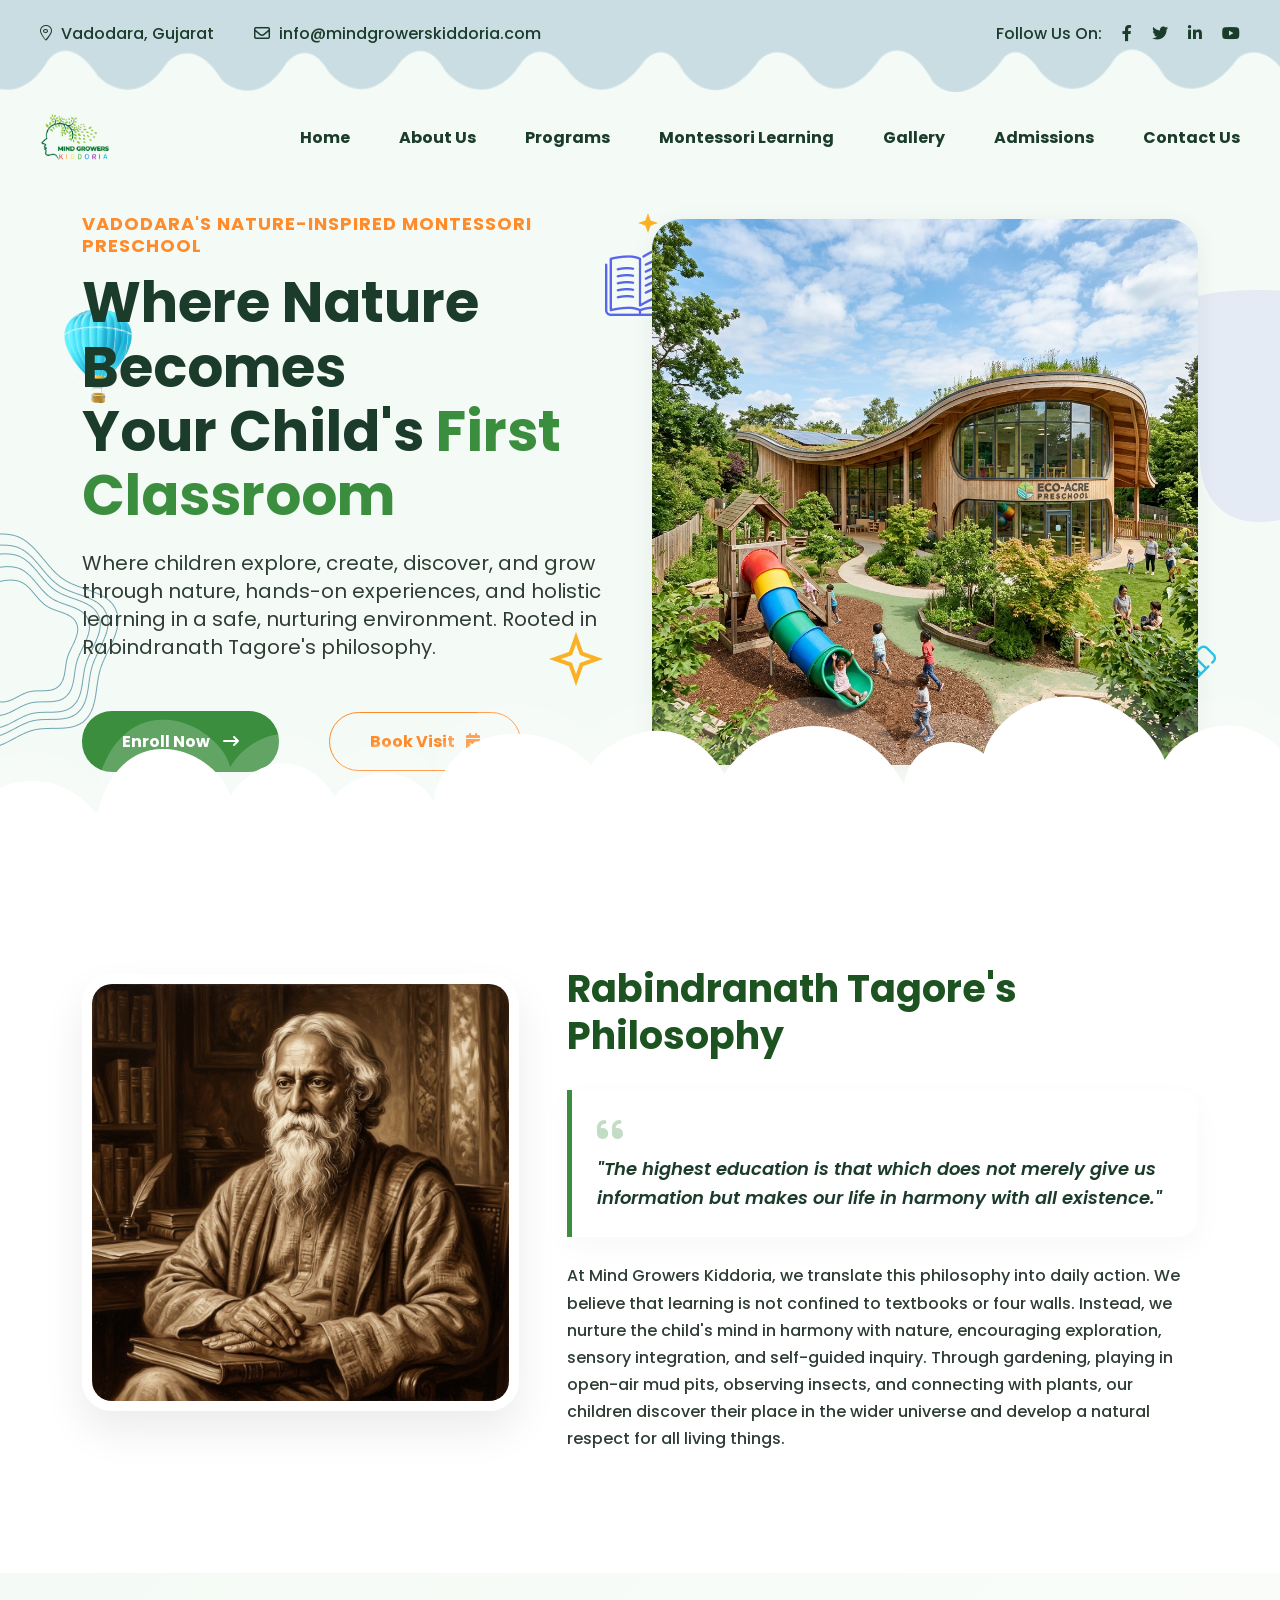
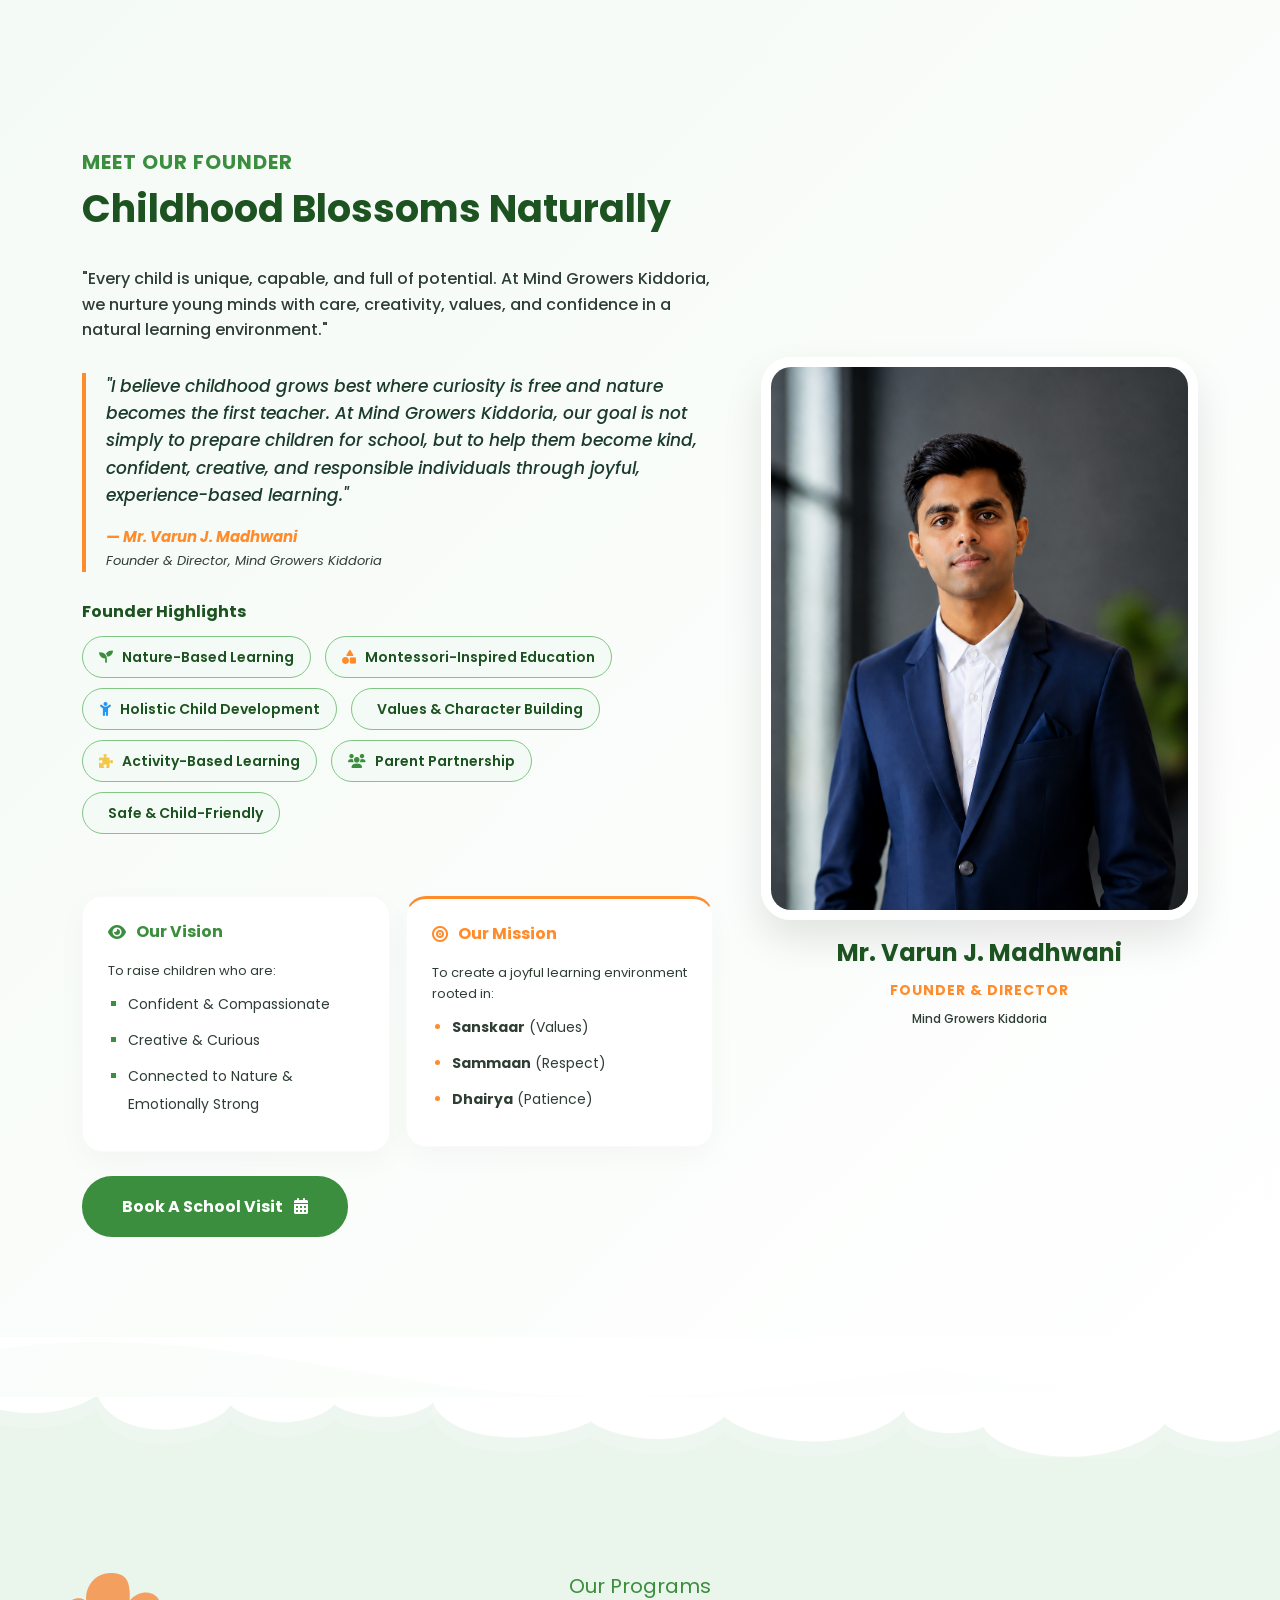
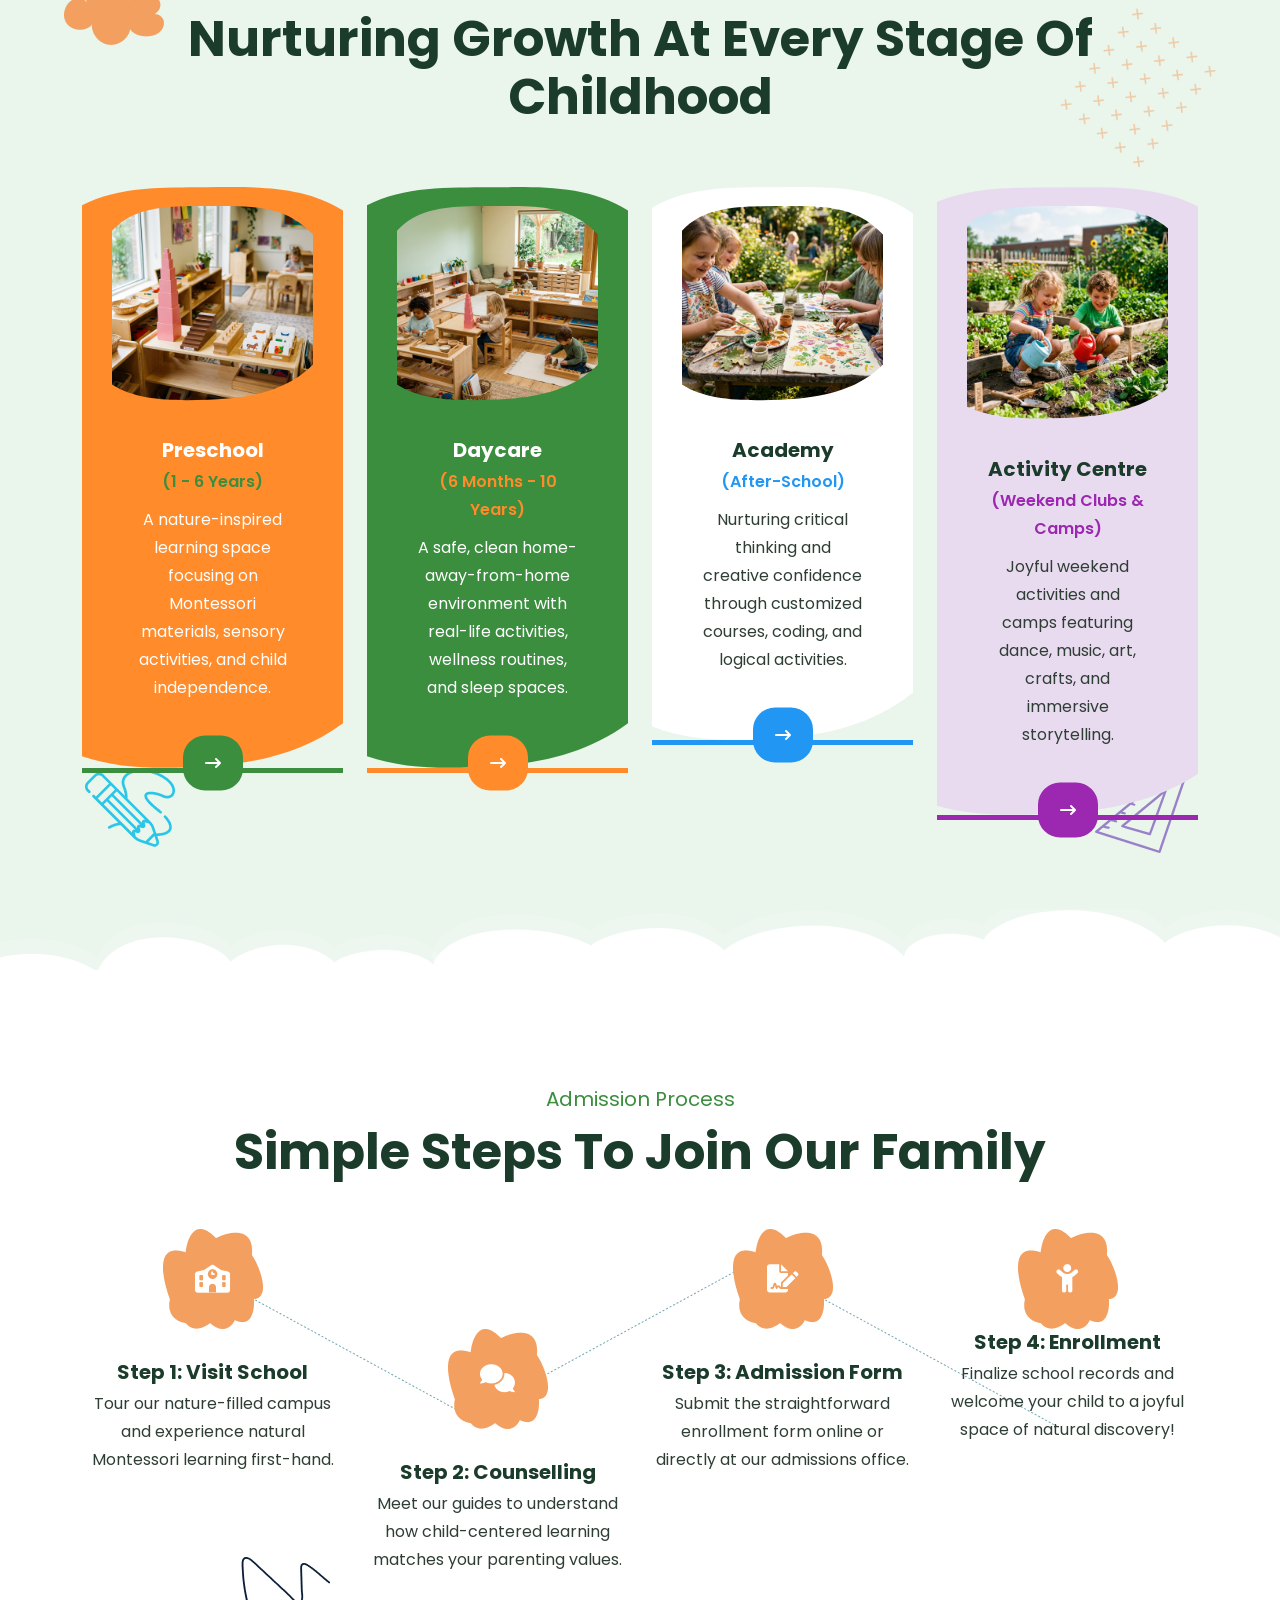
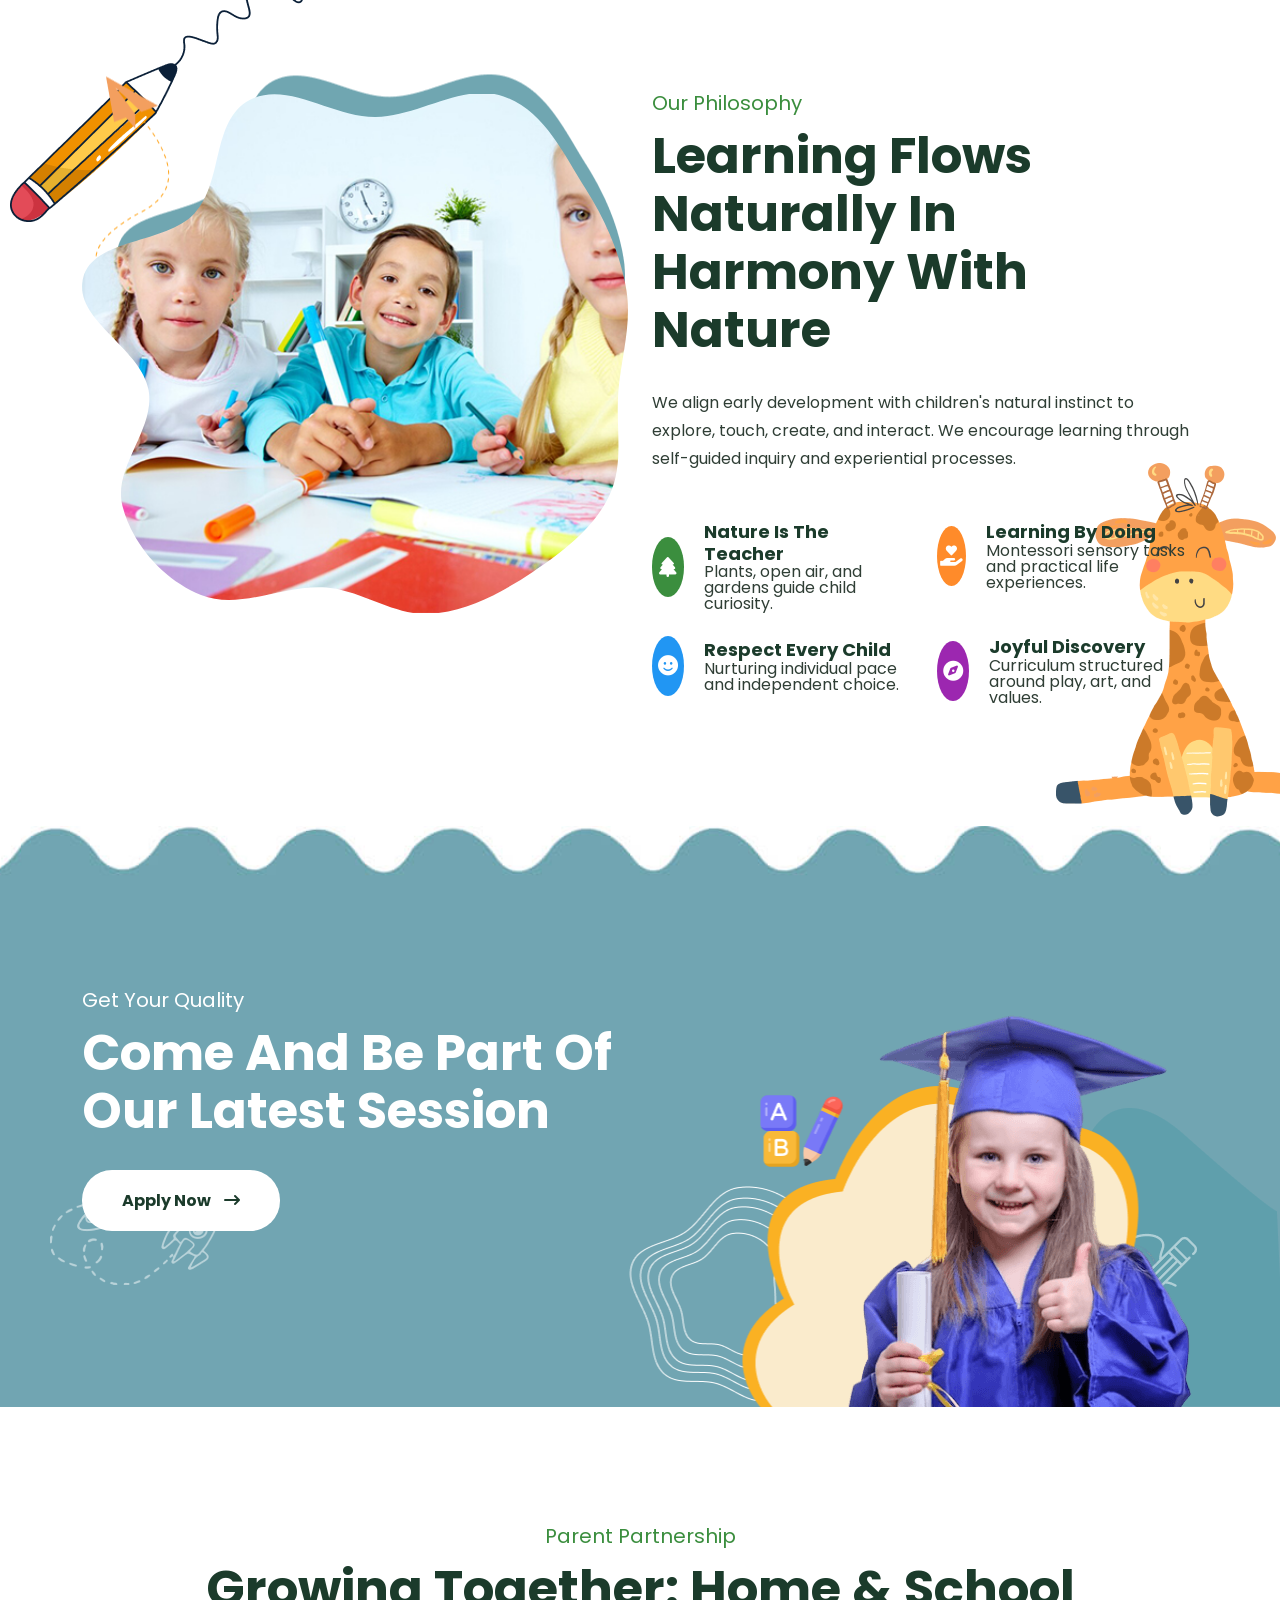
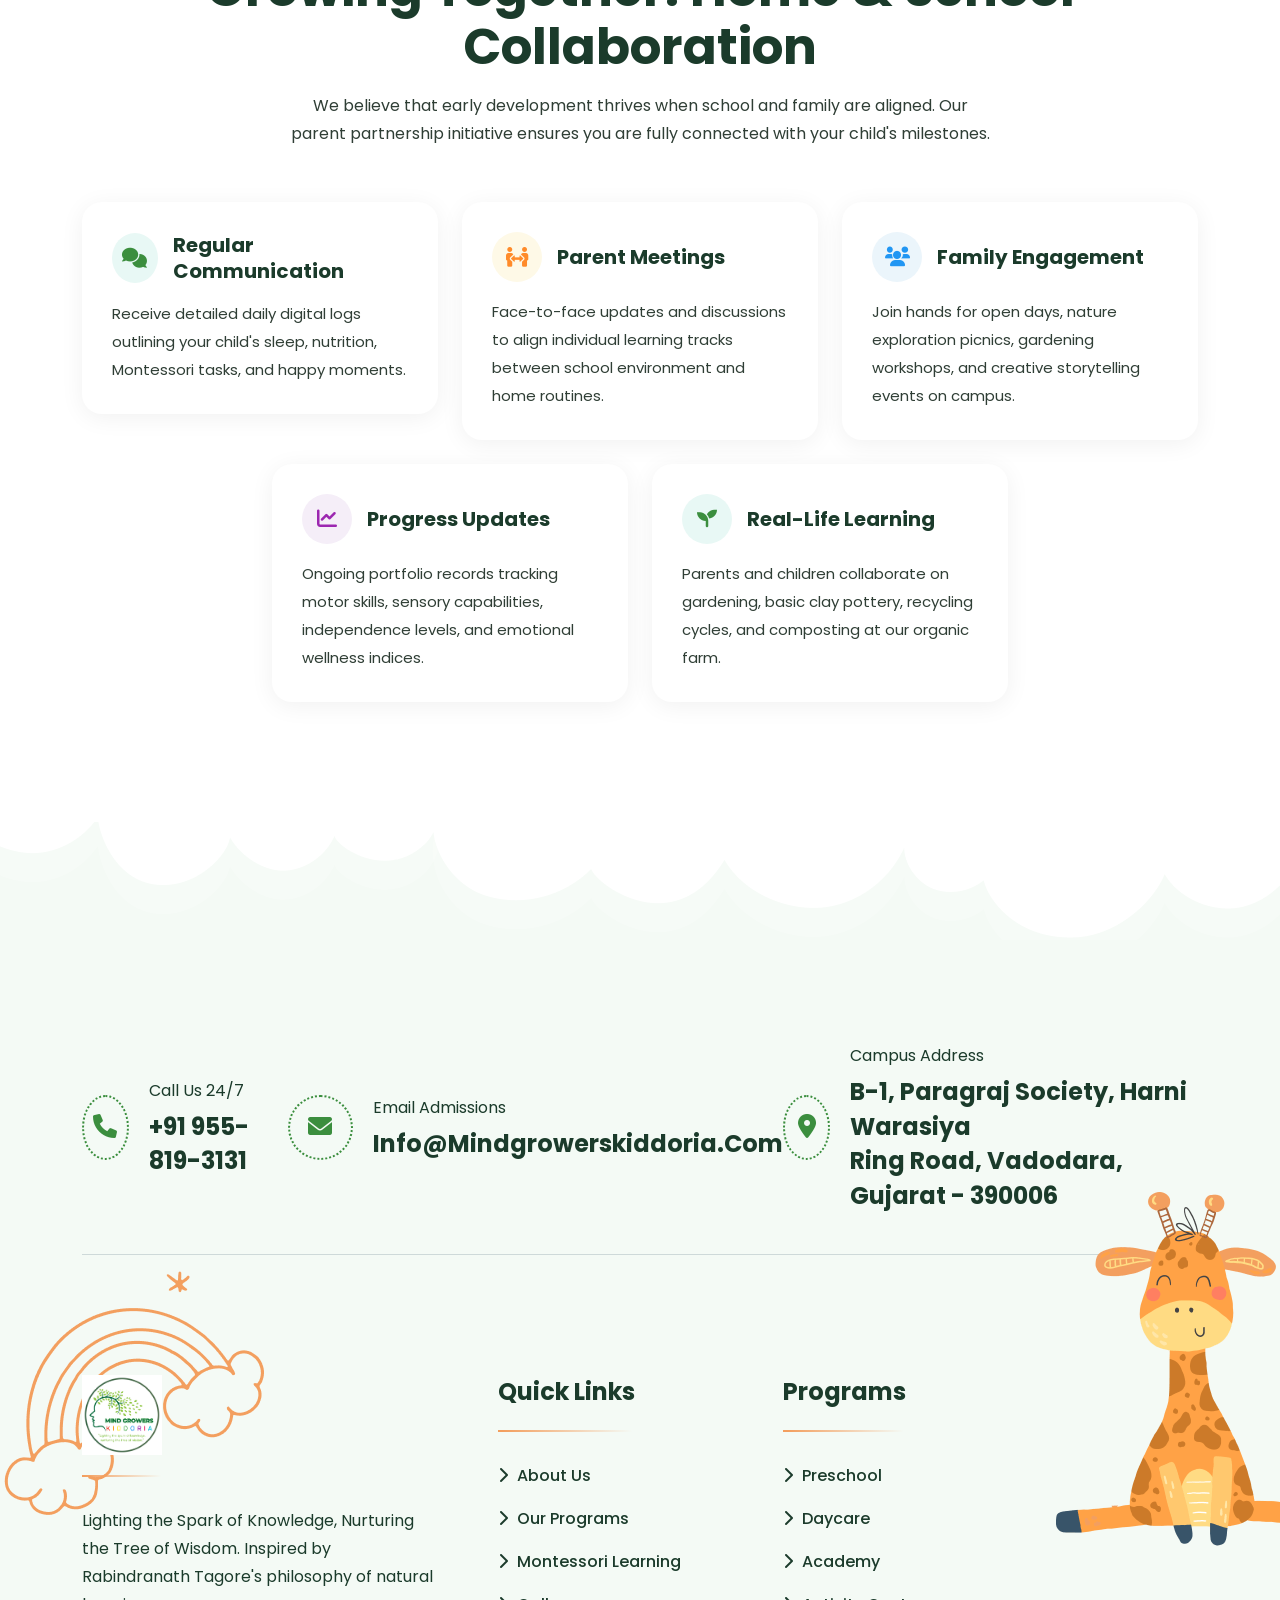
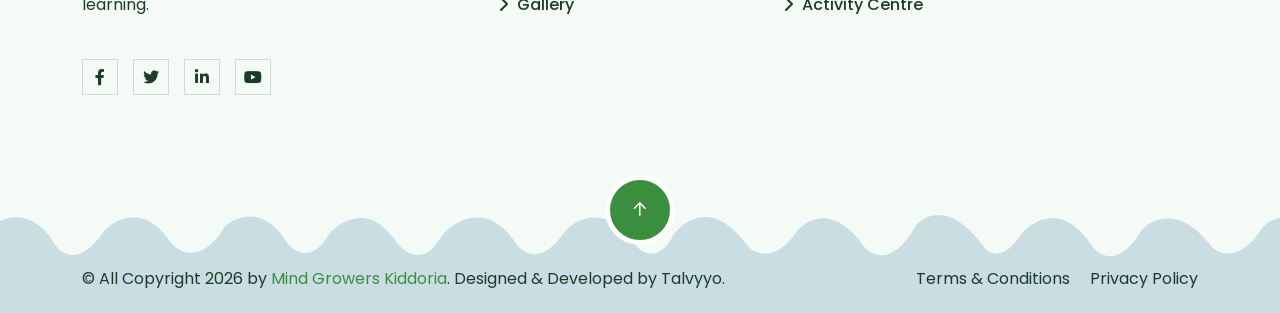
==== index.html @ 27b1d91a "Initial commit: Redesign, content updates, contact info, Book a Visit modal, and testimonials hidden" ====
<!DOCTYPE html>
<html lang="en">
    <!--<< Header Area >>-->
    <head>
        <!-- ========== Meta Tags ========== -->
        <meta charset="UTF-8">
        <meta http-equiv="X-UA-Compatible" content="IE=edge">
        <meta name="viewport" content="width=device-width, initial-scale=1">
        <meta name="author" content="gramentheme">
        <meta name="description" content="Mind Growers Kiddoria is a nature-inspired preschool based on Rabindranath Tagore's philosophy and Montessori education, focusing on holistic child development, hands-on activities, and parent partnership.">
        <!-- ======== Page title ============ -->
        <title>Mind Growers Kiddoria - Nature-Inspired Preschool</title>
        <!--<< Favcion >>-->
        <link rel="shortcut icon" href="assets/img/favicon.png">
        <!--<< Bootstrap min.css >>-->
        <link rel="stylesheet" href="assets/css/bootstrap.min.css">
        <!--<< All Min Css >>-->
        <link rel="stylesheet" href="assets/css/all.min.css">
        <!--<< Animate.css >>-->
        <link rel="stylesheet" href="assets/css/animate.css">
        <!--<< Icomoon.css >>-->
        <link rel="stylesheet" href="assets/css/icomoon.css">
        <!--<< Magnific Popup.css >>-->
        <link rel="stylesheet" href="assets/css/magnific-popup.css">
        <!--<< MeanMenu.css >>-->
        <link rel="stylesheet" href="assets/css/meanmenu.css">
        <!--<< Swiper Bundle.css >>-->
        <link rel="stylesheet" href="assets/css/swiper-bundle.min.css">
        <!--<< Nice Select.css >>-->
        <link rel="stylesheet" href="assets/css/nice-select.css">
        <!--<< Main.css >>-->
        <link rel="stylesheet" href="assets/css/main.css">
        <link rel="stylesheet" href="assets/css/custom.css">
    </head>
    <body>

        <!-- Preloader Start -->
        <div id="preloader" class="preloader">
            <div class="animation-preloader">
                <div class="spinner">                
                </div>
                <div class="txt-loading">
                    <span data-text-preloader="K" class="letters-loading">
                        K
                    </span>
                    <span data-text-preloader="I" class="letters-loading">
                        I
                    </span>
                    <span data-text-preloader="D" class="letters-loading">
                        D
                    </span>
                    <span data-text-preloader="S" class="letters-loading">
                        S
                    </span>
                    <span data-text-preloader="A" class="letters-loading">
                        A
                    </span>
                </div>
                <p class="text-center">Loading</p>
            </div>
            <div class="loader">
                <div class="row">
                    <div class="col-3 loader-section section-left">
                        <div class="bg"></div>
                    </div>
                    <div class="col-3 loader-section section-left">
                        <div class="bg"></div>
                    </div>
                    <div class="col-3 loader-section section-right">
                        <div class="bg"></div>
                    </div>
                    <div class="col-3 loader-section section-right">
                        <div class="bg"></div>
                    </div>
                </div>
            </div>
        </div>

        <!-- Offcanvas Area Start -->
        <div class="fix-area">
            <div class="offcanvas__info">
                <div class="offcanvas__wrapper">
                    <div class="offcanvas__content">
                        <div class="offcanvas__top mb-5 d-flex justify-content-between align-items-center">
                            <div class="offcanvas__logo">
                                <a href="index.html">
                                    <img src="assets/img/logo/logo.png" alt="logo-img" style="max-height: 80px;">
                                </a>
                            </div>
                            <div class="offcanvas__close">
                                <button>
                                <i class="fas fa-times"></i>
                                </button>
                            </div>
                        </div>
                        <p class="text d-none d-xl-block">
                            Nurturing the Tree of Wisdom, Lighting the Spark of Knowledge. Nature-inspired learning based on Tagore's philosophy.
                        </p>
                        <div class="mobile-menu fix mb-3"></div>
                        <div class="offcanvas__contact">
                            <h4>Contact Info</h4>
                            <ul>
                                <li class="d-flex align-items-center">
                                    <div class="offcanvas__contact-icon">
                                        <i class="fal fa-map-marker-alt"></i>
                                    </div>
                                    <div class="offcanvas__contact-text">
                                        <a target="_blank" href="contact.html">Vadodara, Gujarat</a>
                                    </div>
                                </li>
                                <li class="d-flex align-items-center">
                                    <div class="offcanvas__contact-icon mr-15">
                                        <i class="fal fa-envelope"></i>
                                    </div>
                                    <div class="offcanvas__contact-text">
                                        <a href="mailto:info@mindgrowerskiddoria.com">info@mindgrowerskiddoria.com</a>
                                    </div>
                                </li>
                                <li class="d-flex align-items-center">
                                    <div class="offcanvas__contact-icon mr-15">
                                        <i class="fal fa-clock"></i>
                                    </div>
                                    <div class="offcanvas__contact-text">
                                        <a target="_blank" href="#">Mon - Fri: 08:30 AM - 04:30 PM</a>
                                    </div>
                                </li>
                                <li class="d-flex align-items-center">
                                    <div class="offcanvas__contact-icon mr-15">
                                        <i class="far fa-phone"></i>
                                    </div>
                                    <div class="offcanvas__contact-text">
                                        <a href="tel:+919558193131">+91 955-819-3131</a>
                                    </div>
                                </li>
                            </ul>
                            <div class="header-button mt-4">
                                <a href="contact.html" class="theme-btn text-center">
                                    <span>Enroll Now <i class="fa-solid fa-arrow-right-long"></i></span>
                                </a>
                            </div>
                            <div class="social-icon d-flex align-items-center">
                                <a href="#"><i class="fab fa-facebook-f"></i></a>
                                <a href="#"><i class="fab fa-twitter"></i></a>
                                <a href="#"><i class="fab fa-youtube"></i></a>
                                <a href="#"><i class="fab fa-linkedin-in"></i></a>
                            </div>
                        </div>
                    </div>
                </div>
            </div>
        </div>
        <div class="offcanvas__overlay"></div>

        <!-- Header Top Section Start -->
        <div class="header-top-section">
            <div class="header-top-shape">
                <img src="assets/img/header-top-shape.png" alt="shape-img">
            </div>
            <div class="container-fluid">
                <div class="header-top-wrapper">
                    <ul class="contact-list">
                        <li>
                            <i class="fal fa-map-marker-alt"></i>
                            Vadodara, Gujarat
                        </li>
                        <li>
                            <i class="far fa-envelope"></i>
                            <a href="mailto:info@mindgrowerskiddoria.com" class="link">info@mindgrowerskiddoria.com</a>
                        </li>
                    </ul>
                    <div class="social-icon d-flex align-items-center">
                        <span>Follow Us On:</span>
                        <a href="#"><i class="fab fa-facebook-f"></i></a>
                        <a href="#"><i class="fab fa-twitter"></i></a>
                        <a href="#"><i class="fa-brands fa-linkedin-in"></i></a>
                        <a href="#"><i class="fa-brands fa-youtube"></i></a>
                    </div>
                </div>
            </div>
        </div>

        <!-- Header Section Start -->
        <header id="header-sticky" class="header-1">
            <div class="container-fluid">
                <div class="mega-menu-wrapper">
                    <div class="header-main style-2">
                        <div class="header-left">
                            <div class="logo">
                                <a href="index.html" class="header-logo">
                                    <img src="assets/img/logo/logo.png" alt="logo-img" style="max-height: 70px;">
                                </a>
                            </div>
                        </div>
                        <div class="header-right d-flex justify-content-end align-items-center">
                            <div class="mean__menu-wrapper">
                                <div class="main-menu">
                                    <nav id="mobile-menu">
                                        <ul>
                                            <li><a href="index.html">Home</a></li>
                                            <li><a href="about.html">About Us</a></li>
                                            <li><a href="program.html">Programs</a></li>
                                            <li><a href="montessori-learning.html">Montessori Learning</a></li>
                                            <li><a href="gallery.html">Gallery</a></li>
                                            <li><a href="admissions.html">Admissions</a></li>
                                            <li><a href="contact.html">Contact Us</a></li>
                                        </ul>
                                    </nav>
                                </div>
                            </div>
                            <div class="header-button">
                                <a href="#bookVisitModal" data-bs-toggle="modal" class="theme-btn">
                                    <span>
                                        Book A Visit
                                        <i class="fa-solid fa-arrow-right-long"></i>
                                    </span>
                                </a>
                            </div>
                            <div class="header__hamburger d-xl-none my-auto">
                                <div class="sidebar__toggle">
                                    <i class="fas fa-bars"></i>
                                </div>
                            </div>
                        </div>
                    </div>
                </div>
            </div>
        </header>

        <!-- Search Area Start -->
        <div class="search-wrap">
            <div class="search-inner">
                <i class="fas fa-times search-close" id="search-close"></i>
                <div class="search-cell">
                    <form method="get">
                        <div class="search-field-holder">
                            <input type="search" class="main-search-input" placeholder="Search...">
                        </div>
                    </form>
                </div>
            </div>
        </div>

        <!-- Hero Section Start -->
        <section class="hero-section hero-1 fix has-floating-leaves">
            <div class="bottom-shape">
                <img src="assets/img/hero/bottom.png" alt="shape-img">
            </div>
            <div class="parasuit-shape float-bob-y">
                <img src="assets/img/hero/parasuit.png" alt="shape-img">
            </div>
            <div class="left-shape">
                <img src="assets/img/hero/left.png" alt="shape-img">
            </div>
            <div class="book-shape float-bob-x">
                <img src="assets/img/hero/book.png" alt="shape-img">
            </div>
            <div class="pencil-shape">
                <img src="assets/img/hero/pencil.png" alt="shape-img">
            </div>
            <div class="bee-shape float-bob-y">
                <img src="assets/img/hero/bee.png" alt="shape-img">
            </div>
            <div class="right-shape">
                <img src="assets/img/hero/right.png" alt="shape-img">
            </div>
            <div class="star-shape">
                <img src="assets/img/hero/star.png" alt="shape-img">
            </div>
            <div class="container">
                <div class="row g-4 align-items-center">
                    <div class="col-lg-6">
                        <div class="hero-content">
                            <h5 class="wow fadeInUp" style="color: var(--theme2); font-weight: 700; text-transform: uppercase; letter-spacing: 1px;">Vadodara's Nature-Inspired Montessori Preschool</h5>
                            <h1 class="wow fadeInUp" data-wow-delay=".3s" style="font-size: 56px; line-height: 1.15;">
                                Where Nature Becomes <br> Your Child's <span style="color: var(--theme);">First Classroom</span>
                            </h1>
                            <p class="wow fadeInUp" data-wow-delay=".5s">Where children explore, create, discover, and grow through nature, hands-on experiences, and holistic learning in a safe, nurturing environment. Rooted in Rabindranath Tagore's philosophy.</p>
                            <div class="hero-button">
                                <a href="contact.html" class="theme-btn wow fadeInUp" data-wow-delay=".7s">
                                    Enroll Now <i class="fa-solid fa-arrow-right-long"></i>
                                </a>
                                <a href="#bookVisitModal" data-bs-toggle="modal" class="theme-btn transparent wow fadeInUp" data-wow-delay=".8s" style="margin-left: 20px;">
                                    Book Visit <i class="fa-solid fa-calendar-check" style="margin-left: 8px;"></i>
                                </a>
                            </div>
                        </div>
                    </div>
                    <div class="col-lg-6">
                        <div class="hero-image wow fadeInUp" data-wow-delay=".4s">
                            <img src="assets/img/about/building.png" alt="hero-img" style="border-radius: 30px; box-shadow: var(--box-shadow);">
                            <div class="hero-shape">
                                <img src="assets/img/hero/hero-shape.png" alt="shape-img">
                            </div>
                        </div>
                    </div>
                </div>
            </div>
        </section>

        <!-- Rabindranath Tagore Section Start -->
        <section class="tagore-section-wrapper has-floating-leaves section-padding">
            <div class="container">
                <div class="row g-5 align-items-center">
                    <!-- Left Column: Large Photo of Tagore -->
                    <div class="col-lg-5">
                        <div class="tagore-photo-box text-center wow fadeInUp" data-wow-delay=".3s">
                            <img src="assets/img/about/tagore.png" alt="Rabindranath Tagore" style="width: 100%; border-radius: 30px; border: 10px solid #ffffff; box-shadow: 0 20px 40px rgba(0,0,0,0.08);">
                        </div>
                    </div>
                    <!-- Right Column: Philosophy & Quote -->
                    <div class="col-lg-7">
                        <div class="tagore-content-box">
                            <div class="section-title">
                                <span class="wow fadeInUp" style="color: var(--theme2); font-weight: 700; text-transform: uppercase; letter-spacing: 1px;">Our Inspiration</span>
                                <h2 class="wow fadeInUp" data-wow-delay=".2s" style="color: var(--dark-green); font-size: 38px; line-height: 1.25;">Rabindranath Tagore's Philosophy</h2>
                            </div>
                            
                            <!-- Quote Box -->
                            <div class="tagore-quote-box wow fadeInUp" data-wow-delay=".4s" style="background-color: var(--white); border-left: 5px solid var(--theme); padding: 25px; border-radius: 0 20px 20px 0; margin: 25px 0; box-shadow: 0 10px 30px rgba(0,0,0,0.03);">
                                <i class="fa-solid fa-quote-left" style="color: var(--theme); font-size: 30px; opacity: 0.3; display: block; margin-bottom: 10px;"></i>
                                <blockquote style="font-family: 'Poppins', sans-serif !important; font-style: italic; font-size: 18px; font-weight: 600; color: var(--header); line-height: 1.6; margin: 0;">
                                    "The highest education is that which does not merely give us information but makes our life in harmony with all existence."
                                </blockquote>
                            </div>
                            
                            <!-- Explanation -->
                            <p class="wow fadeInUp" data-wow-delay=".5s" style="font-size: 16px; line-height: 1.7; color: var(--text); font-weight: 500;">
                                At Mind Growers Kiddoria, we translate this philosophy into daily action. We believe that learning is not confined to textbooks or four walls. Instead, we nurture the child's mind in harmony with nature, encouraging exploration, sensory integration, and self-guided inquiry. Through gardening, playing in open-air mud pits, observing insects, and connecting with plants, our children discover their place in the wider universe and develop a natural respect for all living things.
                            </p>
                        </div>
                    </div>
                </div>
            </div>
        </section>

        <!-- Dedicated Founder Section Start -->
        <section class="founder-section-wrapper">
            <div class="container">
                <div class="row g-5 align-items-center">
                    <!-- Left Column: Content & Messaging -->
                    <div class="col-lg-7">
                        <div class="founder-about-content">
                            <div class="section-title">
                                <span class="wow fadeInUp" style="color: var(--theme); font-weight: 700; text-transform: uppercase; letter-spacing: 1px;">Meet Our Founder</span>
                                <h2 class="wow fadeInUp" data-wow-delay=".2s" style="color: var(--dark-green); font-size: 38px; line-height: 1.2;">Childhood Blossoms Naturally</h2>
                            </div>
                            
                            <p class="mt-3 wow fadeInUp" data-wow-delay=".3s" style="font-size: 16px; font-weight: 500; color: var(--text); line-height: 1.6;">
                                "Every child is unique, capable, and full of potential. At Mind Growers Kiddoria, we nurture young minds with care, creativity, values, and confidence in a natural learning environment."
                            </p>

                            <!-- Founder's Message Box -->
                            <div class="founder-signature-quote wow fadeInUp" data-wow-delay=".4s">
                                <p style="font-size: 17px; margin-bottom: 10px; color: var(--header); font-weight: 500; line-height: 1.7;">
                                    "I believe childhood grows best where curiosity is free and nature becomes the first teacher. At Mind Growers Kiddoria, our goal is not simply to prepare children for school, but to help them become kind, confident, creative, and responsible individuals through joyful, experience-based learning."
                                </p>
                                <span style="font-weight: 700; font-size: 15px; color: var(--theme2);">— Mr. Varun J. Madhwani</span>
                                <span style="font-size: 13px; color: var(--text); display: block;">Founder & Director, Mind Growers Kiddoria</span>
                            </div>

                            <!-- Highlights -->
                            <div class="mt-4 wow fadeInUp" data-wow-delay=".6s">
                                <h5 style="color: var(--dark-green); font-size: 16px; margin-bottom: 15px;">Founder Highlights</h5>
                                <div class="highlights-container">
                                    <span class="founder-highlight-badge"><i class="fa-solid fa-seedling" style="color: var(--theme); margin-right: 6px;"></i> Nature-Based Learning</span>
                                    <span class="founder-highlight-badge"><i class="fa-solid fa-shapes" style="color: var(--theme2); margin-right: 6px;"></i> Montessori-Inspired Education</span>
                                    <span class="founder-highlight-badge"><i class="fa-solid fa-child" style="color: var(--blue); margin-right: 6px;"></i> Holistic Child Development</span>
                                    <span class="founder-highlight-badge"><i class="fa-solid fa-hands-holding-child" style="color: var(--purple); margin-right: 6px;"></i> Values & Character Building</span>
                                    <span class="founder-highlight-badge"><i class="fa-solid fa-puzzle-piece" style="color: var(--theme3); margin-right: 6px;"></i> Activity-Based Learning</span>
                                    <span class="founder-highlight-badge"><i class="fa-solid fa-users" style="color: var(--theme); margin-right: 6px;"></i> Parent Partnership</span>
                                    <span class="founder-highlight-badge"><i class="fa-solid fa-shield-halved" style="color: var(--theme2); margin-right: 6px;"></i> Safe & Child-Friendly</span>
                                </div>
                            </div>

                            <!-- Vision & Mission columns -->
                            <div class="row g-3 mt-3 wow fadeInUp" data-wow-delay=".7s">
                                <div class="col-md-6">
                                    <div class="vision-mission-box">
                                        <h5 style="font-size: 16px;"><i class="fa-solid fa-eye"></i> Our Vision</h5>
                                        <p style="font-size: 13px; color: var(--text); margin-bottom: 8px;">To raise children who are:</p>
                                        <ul style="list-style-type: square; color: var(--theme);">
                                            <li><span style="color: var(--text);">Confident & Compassionate</span></li>
                                            <li><span style="color: var(--text);">Creative & Curious</span></li>
                                            <li><span style="color: var(--text);">Connected to Nature & Emotionally Strong</span></li>
                                        </ul>
                                    </div>
                                </div>
                                <div class="col-md-6">
                                    <div class="vision-mission-box" style="border-top: 3px solid var(--theme2);">
                                        <h5 style="color: var(--theme2); font-size: 16px;"><i class="fa-solid fa-bullseye"></i> Our Mission</h5>
                                        <p style="font-size: 13px; color: var(--text); margin-bottom: 8px;">To create a joyful learning environment rooted in:</p>
                                        <ul style="list-style-type: disc; color: var(--theme2);">
                                            <li><span style="color: var(--text);"><strong>Sanskaar</strong> (Values)</span></li>
                                            <li><span style="color: var(--text);"><strong>Sammaan</strong> (Respect)</span></li>
                                            <li><span style="color: var(--text);"><strong>Dhairya</strong> (Patience)</span></li>
                                        </ul>
                                    </div>
                                </div>
                            </div>

                            <!-- CTA Button -->
                            <div class="mt-4 wow fadeInUp" data-wow-delay=".8s">
                                <a href="contact.html" class="theme-btn">
                                    Book A School Visit <i class="fa-solid fa-calendar-days" style="margin-left: 8px;"></i>
                                </a>
                            </div>

                        </div>
                    </div>

                    <!-- Right Column: Founder Photo -->
                    <div class="col-lg-5">
                        <div class="founder-photo-box text-center wow fadeInUp" data-wow-delay=".4s">
                            <img src="assets/img/founder/founder.png" alt="Mr. Varun J. Madhwani" style="width: 100%; object-fit: cover;">
                            <div class="mt-3">
                                <h3 style="color: var(--dark-green); margin-bottom: 5px; font-size: 24px;">Mr. Varun J. Madhwani</h3>
                                <p style="color: var(--theme2); font-weight: 700; margin: 0; text-transform: uppercase; font-size: 14px; letter-spacing: 1px;">Founder & Director</p>
                                <span style="font-size: 12px; color: var(--text); font-weight: 500;">Mind Growers Kiddoria</span>
                            </div>
                        </div>
                    </div>
                </div>
            </div>

            <!-- Wave Divider at the Bottom -->
            <div class="wave-divider">
                <svg data-name="Layer 1" xmlns="http://www.w3.org/2000/svg" viewBox="0 0 1200 120" preserveAspectRatio="none">
                    <path d="M321.39,56.44c58-10.79,114.16-30.13,172-41.86,82.39-16.72,168.19-17.73,250.45-.39C823.78,31,906.67,72,985.66,92.83c70.05,18.48,146.53,26.09,214.34,3V120H0V0c26.9,5.2,55.05,10.29,83.13,13.38C158.89,21.8,233.5,26.37,321.39,56.44Z" class="shape-fill"></path>
                </svg>
            </div>
        </section>

        <!-- Programs Section Start -->
        <section class="program-section section-padding section-bg-2 fix">
            <div class="top-shape">
                <img src="assets/img/section-top-shape.png" alt="shape-img">
            </div>
            <div class="bottom-shape">
                <img src="assets/img/section-bottom-shape.png" alt="shape-img">
            </div>
            <div class="mask-shape float-bob-x">
                <img src="assets/img/program/mask.png" alt="shape-img">
            </div>
            <div class="pencil-shape">
                <img src="assets/img/program/pencil.png" alt="shape-img">
            </div>
            <div class="mask-shape-2">
                <img src="assets/img/program/mask-2.png" alt="shape-img">
            </div>
            <div class="compass-shape">
                <img src="assets/img/program/compass.png" alt="shape-img">
            </div>
            <div class="container">
                <div class="section-title text-center mt-60">
                    <span class="wow fadeInUp" style="color: var(--theme);">Our Programs</span>
                    <h2 class="wow fadeInUp" data-wow-delay=".3s">Nurturing Growth at Every Stage of Childhood</h2>
                </div>
                <div class="row g-4 justify-content-center">
                    <!-- Preschool -->
                    <div class="col-xl-3 col-lg-6 col-md-6 wow fadeInUp" data-wow-delay=".3s">
                        <div class="program-box-items programs-card-green">
                            <div class="program-bg"></div>
                            <div class="program-image">
                                <img src="assets/img/gallery/montessori_materials.png" alt="Preschool">
                            </div>
                            <div class="program-content text-center">
                                <h4>
                                    <a href="program.html">Preschool</a>
                                </h4>
                                <span style="color: var(--primary-green); font-weight: 600;">(1 - 6 Years)</span>
                                <p>
                                    A nature-inspired learning space focusing on Montessori materials, sensory activities, and child independence.
                                </p>
                                <a href="program.html" class="arrow-icon" style="background-color: var(--primary-green);">
                                    <i class="fa-solid fa-arrow-right-long"></i>
                                </a>
                            </div>
                        </div>
                    </div>
                    <!-- Daycare -->
                    <div class="col-xl-3 col-lg-6 col-md-6 wow fadeInUp" data-wow-delay=".5s">
                        <div class="program-box-items programs-card-orange">
                            <div class="program-bg bg-2"></div>
                            <div class="program-image">
                                <img src="assets/img/about/classroom.png" alt="Daycare">
                            </div>
                            <div class="program-content text-center">
                                <h4>
                                    <a href="program.html">Daycare</a>
                                </h4>
                                <span style="color: var(--orange); font-weight: 600;">(6 Months - 10 Years)</span>
                                <p>
                                    A safe, clean home-away-from-home environment with real-life activities, wellness routines, and sleep spaces.
                                </p>
                                <a href="program.html" class="arrow-icon color-2" style="background-color: var(--orange);">
                                    <i class="fa-solid fa-arrow-right-long"></i>
                                </a>
                            </div>
                        </div>
                    </div>
                    <!-- Academy -->
                    <div class="col-xl-3 col-lg-6 col-md-6 wow fadeInUp" data-wow-delay=".7s">
                        <div class="program-box-items programs-card-blue">
                            <div class="program-bg bg-3"></div>
                            <div class="program-image">
                                <img src="assets/img/gallery/learning_art.png" alt="Academy">
                            </div>
                            <div class="program-content text-center style-2">
                                <h4>
                                    <a href="program.html">Academy</a>
                                </h4>
                                <span style="color: var(--blue); font-weight: 600;">(After-School)</span>
                                <p>
                                    Nurturing critical thinking and creative confidence through customized courses, coding, and logical activities.
                                </p>
                                <a href="program.html" class="arrow-icon" style="background-color: var(--blue);">
                                    <i class="fa-solid fa-arrow-right-long"></i>
                                </a>
                            </div>
                        </div>
                    </div>
                    <!-- Activity Centre -->
                    <div class="col-xl-3 col-lg-6 col-md-6 wow fadeInUp" data-wow-delay=".9s">
                        <div class="program-box-items programs-card-purple">
                            <div class="program-bg" style="background-color: #E8DAEF;"></div>
                            <div class="program-image">
                                <img src="assets/img/gallery/outdoor_gardening.png" alt="Activity Centre" style="height: 220px; object-fit: cover;">
                            </div>
                            <div class="program-content text-center style-2">
                                <h4>
                                    <a href="program.html">Activity Centre</a>
                                </h4>
                                <span style="color: var(--purple); font-weight: 600;">(Weekend Clubs & Camps)</span>
                                <p>
                                    Joyful weekend activities and camps featuring dance, music, art, crafts, and immersive storytelling.
                                </p>
                                <a href="program.html" class="arrow-icon" style="background-color: var(--purple);">
                                    <i class="fa-solid fa-arrow-right-long"></i>
                                </a>
                            </div>
                        </div>
                    </div>
                </div>
            </div>
        </section>

        <!-- Work Process Section Start -->
        <section class="work-process-section fix section-padding fix">
            <div class="container">
                <div class="section-title text-center">
                    <span class="wow fadeInUp" style="color: var(--theme);">Admission Process</span>
                    <h2 class="wow fadeInUp" data-wow-delay=".3s">Simple Steps to Join Our Family</h2>
                </div>
                <div class="process-work-wrapper mt-5">
                    <div class="row g-4">
                        <div class="col-xl-3 col-lg-4 col-md-6 wow fadeInUp" data-wow-delay=".3s">
                            <div class="work-process-items text-center">
                                <div class="line-shape">
                                    <img src="assets/img/process/line.png" alt="shape-img">
                                </div>
                                <div class="icon bg-cover" style="background-image: url('assets/img/process/icon-bg.png'); display: flex; align-items: center; justify-content: center;">
                                    <i class="fa-solid fa-school" style="font-size: 28px; color: var(--white);"></i>
                                </div>
                                <div class="content">
                                    <h4>Step 1: Visit School</h4>
                                    <p>
                                        Tour our nature-filled campus and experience natural Montessori learning first-hand.
                                    </p>
                                </div>
                            </div>
                        </div>
                        <div class="col-xl-3 col-lg-4 col-md-6 wow fadeInUp" data-wow-delay=".5s">
                            <div class="work-process-items text-center style-2">
                                <div class="line-shape-2">
                                    <img src="assets/img/process/line-2.png" alt="shape-img">
                                </div>
                                <div class="icon bg-cover" style="background-image: url('assets/img/process/icon-bg.png'); display: flex; align-items: center; justify-content: center;">
                                    <i class="fa-solid fa-comments" style="font-size: 28px; color: var(--white);"></i>
                                </div>
                                <div class="content">
                                    <h4>Step 2: Counselling</h4>
                                    <p>
                                        Meet our guides to understand how child-centered learning matches your parenting values.
                                    </p>
                                </div>
                            </div>
                        </div>
                        <div class="col-xl-3 col-lg-4 col-md-6 wow fadeInUp" data-wow-delay=".7s">
                            <div class="work-process-items text-center">
                                <div class="line-shape">
                                    <img src="assets/img/process/line.png" alt="shape-img">
                                </div>
                                <div class="icon bg-cover" style="background-image: url('assets/img/process/icon-bg.png'); display: flex; align-items: center; justify-content: center;">
                                    <i class="fa-solid fa-file-signature" style="font-size: 28px; color: var(--white);"></i>
                                </div>
                                <div class="content">
                                    <h4>Step 3: Admission Form</h4>
                                    <p>
                                        Submit the straightforward enrollment form online or directly at our admissions office.
                                    </p>
                                </div>
                            </div>
                        </div>
                        <div class="col-xl-3 col-lg-4 col-md-6 wow fadeInUp" data-wow-delay=".8s">
                            <div class="work-process-items text-center">
                                <div class="icon bg-cover" style="background-image: url('assets/img/process/icon-bg.png'); display: flex; align-items: center; justify-content: center;">
                                    <i class="fa-solid fa-child" style="font-size: 28px; color: var(--white);"></i>
                                </div>
                                <div class="content style-two">
                                    <h4>Step 4: Enrollment</h4>
                                    <p>
                                        Finalize school records and welcome your child to a joyful space of natural discovery!
                                    </p>
                                </div>
                            </div>
                        </div>
                    </div>
                </div>
            </div>
        </section>

        <!-- About Activities Section Start -->
        <section class="about-activities-section section-padding pt-0">
            <div class="pencil-shape">
                <img src="assets/img/about/pencil.png" alt="shape-img">
            </div>
            <div class="zebra-shape float-bob-y">
                <img src="assets/img/about/zebra.png" alt="shape-img">
            </div>
            <div class="container">
                <div class="about-activities-wrapper">
                    <div class="row g-4">
                        <div class="col-lg-6 wow fadeInUp" data-wow-delay=".4s">
                            <div class="activities-img-items">
                                <div class="activities-image">
                                    <img src="assets/img/our best activities.jpg" alt="img" style="border-radius: 30px; box-shadow: var(--box-shadow);">
                                </div>
                                <div class="radius-shape">
                                    <img src="assets/img/about/radius-shape-1.png" alt="img">
                                </div>
                            </div>
                        </div>
                        <div class="col-lg-6">
                            <div class="activities-content">
                                <div class="section-title">
                                    <span class="wow fadeInUp" style="color: var(--theme);">Our Philosophy</span>
                                    <h2 class="wow fadeInUp" data-wow-delay=".3s">Learning Flows Naturally In Harmony With Nature</h2>
                                </div>
                                <p class="mt-3 mt-md-0 wow fadeInUp" data-wow-delay=".5s">
                                    We align early development with children's natural instinct to explore, touch, create, and interact. We encourage learning through self-guided inquiry and experiential processes.
                                </p>
                                <div class="row g-4 mt-4">
                                    <div class="col-xl-6 col-lg-8 col-md-6 wow fadeInUp" data-wow-delay=".3s">
                                        <div class="icon-items">
                                            <div class="icon" style="background-color: var(--theme); display: flex; align-items: center; justify-content: center; border-radius: 50%; width: 60px; height: 60px;">
                                                <i class="fa-solid fa-tree" style="color: var(--white); font-size: 20px;"></i>
                                            </div>
                                            <div class="content">
                                                <h5>Nature is the Teacher</h5>
                                                <p>Plants, open air, and gardens guide child curiosity.</p>
                                            </div>
                                        </div>
                                    </div>
                                    <div class="col-xl-6 col-lg-8 col-md-6 wow fadeInUp" data-wow-delay=".5s">
                                        <div class="icon-items">
                                            <div class="icon" style="background-color: var(--theme2); display: flex; align-items: center; justify-content: center; border-radius: 50%; width: 60px; height: 60px;">
                                                <i class="fa-solid fa-hand-holding-heart" style="color: var(--white); font-size: 20px;"></i>
                                            </div>
                                            <div class="content">
                                                <h5>Learning by Doing</h5>
                                                <p>Montessori sensory tasks and practical life experiences.</p>
                                            </div>
                                        </div>
                                    </div>
                                    <div class="col-xl-6 col-lg-8 col-md-6 wow fadeInUp" data-wow-delay=".6s">
                                        <div class="icon-items">
                                            <div class="icon" style="background-color: var(--blue); display: flex; align-items: center; justify-content: center; border-radius: 50%; width: 60px; height: 60px;">
                                                <i class="fa-solid fa-face-smile" style="color: var(--white); font-size: 20px;"></i>
                                            </div>
                                            <div class="content">
                                                <h5>Respect Every Child</h5>
                                                <p>Nurturing individual pace and independent choice.</p>
                                            </div>
                                        </div>
                                    </div>
                                    <div class="col-xl-6 col-lg-8 col-md-6 wow fadeInUp" data-wow-delay=".8s">
                                        <div class="icon-items">
                                            <div class="icon" style="background-color: var(--purple); display: flex; align-items: center; justify-content: center; border-radius: 50%; width: 60px; height: 60px;">
                                                <i class="fa-solid fa-compass" style="color: var(--white); font-size: 20px;"></i>
                                            </div>
                                            <div class="content">
                                                <h5>Joyful Discovery</h5>
                                                <p>Curriculum structured around play, art, and values.</p>
                                            </div>
                                        </div>
                                    </div>
                                </div>
                            </div>
                        </div>
                    </div>
                </div>
            </div>
        </section>


        <!-- Hidden Section: Testimonial -->
        <div style="display: none;">
        <!-- Testimonial Section Start -->
        <section class="testimonial-section fix section-padding">
            <div class="tree-shape float-bob-y">
                <img src="assets/img/tree-shape.png" alt="shape-img">
            </div>
            <div class="right-shape">
                <img src="assets/img/testi-r-shape.png" alt="shape-img">
            </div>
            <div class="bee-shape float-bob-y">
                <img src="assets/img/testi-bee-shape.png" alt="shape-img">
            </div>
            <div class="container">
                <div class="section-title text-center">
                    <span class="wow fadeInUp">testimonials</span>
                    <h2 class="wow fadeInUp" data-wow-delay=".3s">Parents' words are the key <br> to happy kids</h2>
                </div>
                <div class="swiper testimonial-slider">
                    <div class="swiper-wrapper">
                        <div class="swiper-slide">
                            <div class="testimonial-items">
                                <div class="icon">
                                    <img src="assets/img/quote.png" alt="img">
                                </div>
                                <div class="testimonial-bg"></div>
                                <div class="testimonial-content">
                                    <p>
                                        Corquent per conubia nostra, per inceptos himenaeos. Suspendisse gravida vitae nisi
                                        Class aptent taciti sociosqu ad litora  
                                    </p>
                                    <h6>Esther Howard</h6>
                                </div>
                            </div>
                        </div>
                        <div class="swiper-slide">
                            <div class="testimonial-items style-2">
                                <div class="icon">
                                    <img src="assets/img/quote-2.png" alt="img">
                                </div>
                                <div class="testimonial-bg bg-2"></div>
                                <div class="testimonial-content">
                                    <p>
                                        Corquent per conubia nostra, per inceptos himenaeos. Suspendisse gravida vitae nisi
                                        Class aptent taciti sociosqu ad litora  
                                    </p>
                                    <h6>Wade Warren</h6>
                                </div>
                            </div>
                        </div>
                        <div class="swiper-slide">
                            <div class="testimonial-items style-3">
                                <div class="icon">
                                    <img src="assets/img/quote-3.png" alt="img">
                                </div>
                                <div class="testimonial-bg bg-3"></div>
                                <div class="testimonial-content">
                                    <p>
                                        Corquent per conubia nostra, per inceptos himenaeos. Suspendisse gravida vitae nisi
                                        Class aptent taciti sociosqu ad litora  
                                    </p>
                                    <h6>Jenny Wilson</h6>
                                </div>
                            </div>
                        </div>
                    </div>
                    <div class="swiper-dot text-center pt-5">
                        <div class="dot"></div>
                    </div>
                </div>
            </div>
        </section>
        </div>

        <!-- Cta Section Start -->
        <section class="cta-section fix section-padding bg-cover" style="background-image: url('assets/img/cta/cta-bg.jpg');">
            <div class="plane-shape">
                <img src="assets/img/cta/plane.png" alt="img">
            </div>
            <div class="pencil-shape">
                <img src="assets/img/cta/pencil.png" alt="img">
            </div>
            <div class="container">
                <div class="cta-wrapper">
                    <div class="row justify-content-between">
                        <div class="col-lg-6">
                            <div class="section-title">
                                <span class="text-white wow fadeInUp">Get your quality</span>
                                <h2 class="text-white wow fadeInUp" data-wow-delay=".3s">
                                    Come and be Part of <br> Our Latest Session
                                </h2>
                            </div>
                            <div class="cta-button mt-4 mt-md-0 wow fadeInUp" data-wow-delay=".5s">
                                <a href="contact.html" class="theme-btn bg-white">
                                    Apply Now <i class="fa-solid fa-arrow-right-long"></i>
                                </a>
                            </div>
                        </div>
                        <div class="col-lg-5 wow fadeInUp" data-wow-delay=".4s">
                            <div class="cta-image">
                                <img src="assets/img/get your quality.png" alt="cta-img">
                                <div class="cta-shape">
                                    <img src="assets/img/cta/cta-shape.png" alt="img">
                                </div>
                            </div>
                        </div>
                    </div>
                </div>
            </div>
        </section>

        <!-- Parent Partnership Section Start -->
        <section class="news-section section-padding fix bg-cover" style="background-color: var(--white);">
            <div class="container">
                <div class="section-title text-center">
                    <span class="wow fadeInUp" style="color: var(--theme);">Parent Partnership</span>
                    <h2 class="wow fadeInUp" data-wow-delay=".3s">Growing Together: Home & School Collaboration</h2>
                    <p class="mt-3 wow fadeInUp" data-wow-delay=".4s" style="max-width: 700px; margin: 0 auto; color: var(--text);">
                        We believe that early development thrives when school and family are aligned. Our parent partnership initiative ensures you are fully connected with your child's milestones.
                    </p>
                </div>
                <div class="row g-4 mt-4 justify-content-center">
                    <!-- Regular Communication -->
                    <div class="col-xl-4 col-lg-6 col-md-6 wow fadeInUp" data-wow-delay=".3s">
                        <div class="single-footer-widget" style="background: var(--white); border-radius: 20px; padding: 30px; box-shadow: var(--box-shadow);">
                            <div class="d-flex align-items-center mb-3">
                                <div style="background-color: #E8F8F5; width: 50px; height: 50px; border-radius: 50%; display: flex; align-items: center; justify-content: center; margin-right: 15px;">
                                    <i class="fa-solid fa-comments" style="color: var(--primary-green); font-size: 20px;"></i>
                                </div>
                                <h4 class="mb-0">Regular Communication</h4>
                            </div>
                            <p style="color: var(--text); font-size: 15px;">
                                Receive detailed daily digital logs outlining your child's sleep, nutrition, Montessori tasks, and happy moments.
                            </p>
                        </div>
                    </div>
                    <!-- Parent Meetings -->
                    <div class="col-xl-4 col-lg-6 col-md-6 wow fadeInUp" data-wow-delay=".5s">
                        <div class="single-footer-widget" style="background: var(--white); border-radius: 20px; padding: 30px; box-shadow: var(--box-shadow);">
                            <div class="d-flex align-items-center mb-3">
                                <div style="background-color: #FEF9E7; width: 50px; height: 50px; border-radius: 50%; display: flex; align-items: center; justify-content: center; margin-right: 15px;">
                                    <i class="fa-solid fa-people-arrows" style="color: var(--orange); font-size: 20px;"></i>
                                </div>
                                <h4 class="mb-0">Parent Meetings</h4>
                            </div>
                            <p style="color: var(--text); font-size: 15px;">
                                Face-to-face updates and discussions to align individual learning tracks between school environment and home routines.
                            </p>
                        </div>
                    </div>
                    <!-- Family Engagement -->
                    <div class="col-xl-4 col-lg-6 col-md-6 wow fadeInUp" data-wow-delay=".7s">
                        <div class="single-footer-widget" style="background: var(--white); border-radius: 20px; padding: 30px; box-shadow: var(--box-shadow);">
                            <div class="d-flex align-items-center mb-3">
                                <div style="background-color: #EBF5FB; width: 50px; height: 50px; border-radius: 50%; display: flex; align-items: center; justify-content: center; margin-right: 15px;">
                                    <i class="fa-solid fa-users" style="color: var(--blue); font-size: 20px;"></i>
                                </div>
                                <h4 class="mb-0">Family Engagement</h4>
                            </div>
                            <p style="color: var(--text); font-size: 15px;">
                                Join hands for open days, nature exploration picnics, gardening workshops, and creative storytelling events on campus.
                            </p>
                        </div>
                    </div>
                    <!-- Progress Updates -->
                    <div class="col-xl-4 col-lg-6 col-md-6 wow fadeInUp" data-wow-delay=".8s">
                        <div class="single-footer-widget" style="background: var(--white); border-radius: 20px; padding: 30px; box-shadow: var(--box-shadow);">
                            <div class="d-flex align-items-center mb-3">
                                <div style="background-color: #F5EEF8; width: 50px; height: 50px; border-radius: 50%; display: flex; align-items: center; justify-content: center; margin-right: 15px;">
                                    <i class="fa-solid fa-chart-line" style="color: var(--purple); font-size: 20px;"></i>
                                </div>
                                <h4 class="mb-0">Progress Updates</h4>
                            </div>
                            <p style="color: var(--text); font-size: 15px;">
                                Ongoing portfolio records tracking motor skills, sensory capabilities, independence levels, and emotional wellness indices.
                            </p>
                        </div>
                    </div>
                    <!-- Real-Life Activities -->
                    <div class="col-xl-4 col-lg-6 col-md-6 wow fadeInUp" data-wow-delay=".9s">
                        <div class="single-footer-widget" style="background: var(--white); border-radius: 20px; padding: 30px; box-shadow: var(--box-shadow);">
                            <div class="d-flex align-items-center mb-3">
                                <div style="background-color: #E8F8F5; width: 50px; height: 50px; border-radius: 50%; display: flex; align-items: center; justify-content: center; margin-right: 15px;">
                                    <i class="fa-solid fa-seedling" style="color: var(--theme); font-size: 20px;"></i>
                                </div>
                                <h4 class="mb-0">Real-Life Learning</h4>
                            </div>
                            <p style="color: var(--text); font-size: 15px;">
                                Parents and children collaborate on gardening, basic clay pottery, recycling cycles, and composting at our organic farm.
                            </p>
                        </div>
                    </div>
                </div>
            </div>
        </section>



        <!--<< Footer Section Start >>-->
        <footer class="footer-section section-bg fix">
            <div class="footer-top-shape">
                <img src="assets/img/footer-top.png" alt="shape-img">
            </div>
            <div class="frame-shape">
                <img src="assets/img/frame.png" alt="shape-img">
            </div>
            <div class="zebra-shape float-bob-y">
                <img src="assets/img/about/zebra.png" alt="shape-img">
            </div>
            <div class="container">
                <div class="contact-info-area">
                    <div class="contact-info-items wow fadeInUp" data-wow-delay=".3s">
                        <div class="icon">
                            <i class="fa-solid fa-phone" style="font-size: 24px; color: var(--theme);"></i>
                        </div>
                        <div class="content">
                            <p>Call Us 24/7</p>
                            <h3>
                                <a href="tel:+919558193131">+91 955-819-3131</a>
                            </h3>
                        </div>
                    </div>
                    <div class="contact-info-items wow fadeInUp" data-wow-delay=".5s">
                        <div class="icon">
                            <i class="fa-solid fa-envelope" style="font-size: 24px; color: var(--theme);"></i>
                        </div>
                        <div class="content">
                            <p>Email Admissions</p>
                            <h3>
                                <a href="mailto:info@mindgrowerskiddoria.com">info@mindgrowerskiddoria.com</a>
                            </h3>
                        </div>
                    </div>
                    <div class="contact-info-items wow fadeInUp" data-wow-delay=".7s">
                        <div class="icon">
                            <i class="fa-solid fa-location-dot" style="font-size: 24px; color: var(--theme);"></i>
                        </div>
                        <div class="content">
                            <p>Campus Address</p>
                            <h3>
                                B-1, Paragraj Society, Harni Warasiya<br>Ring Road, Vadodara, Gujarat - 390006
                            </h3>
                        </div>
                    </div>
                </div>    
            </div>
            <div class="footer-widgets-wrapper">
                <div class="container">
                    <div class="row">
                        <div class="col-xl-4 col-lg-4 col-md-6 wow fadeInUp" data-wow-delay=".3s">
                            <div class="single-footer-widget">
                                <div class="widget-head">
                                    <a href="index.html">
                                        <img src="assets/img/logo/logo-white.png" alt="logo-img" style="max-height: 80px;">
                                    </a>
                                </div>
                                <div class="footer-content">
                                    <p>
                                        Lighting the Spark of Knowledge, Nurturing the Tree of Wisdom. Inspired by Rabindranath Tagore's philosophy of natural learning.
                                    </p>
                                    <div class="social-icon d-flex align-items-center">
                                        <a href="#"><i class="fab fa-facebook-f"></i></a>
                                        <a href="#"><i class="fab fa-twitter"></i></a>
                                        <a href="#"><i class="fa-brands fa-linkedin-in"></i></a>
                                        <a href="#"><i class="fa-brands fa-youtube"></i></a>
                                    </div>
                                </div>
                            </div>
                        </div>
                        <div class="col-xl-3 col-lg-4 col-md-6 ps-lg-5 wow fadeInUp" data-wow-delay=".5s">
                            <div class="single-footer-widget">
                                <div class="widget-head">
                                    <h3>Quick Links</h3>
                                </div>
                                <ul class="list-area">
                                    <li>
                                        <a href="about.html">
                                            <i class="fa-solid fa-chevron-right"></i>
                                            About Us
                                        </a>
                                    </li>
                                    <li>
                                        <a href="program.html">
                                            <i class="fa-solid fa-chevron-right"></i>
                                            Our Programs
                                        </a>
                                    </li>
                                    <li>
                                        <a href="montessori-learning.html">
                                            <i class="fa-solid fa-chevron-right"></i>
                                            Montessori Learning
                                        </a>
                                    </li>
                                    <li>
                                        <a href="gallery.html">
                                            <i class="fa-solid fa-chevron-right"></i>
                                            Gallery
                                        </a>
                                    </li>
                                </ul>
                            </div>
                        </div>
                        <div class="col-xl-3 col-lg-4 col-md-6 ps-lg-5 wow fadeInUp" data-wow-delay=".5s">
                            <div class="single-footer-widget">
                                <div class="widget-head">
                                    <h3>Programs</h3>
                                </div>
                                <ul class="list-area">
                                    <li>
                                        <a href="program.html">
                                            <i class="fa-solid fa-chevron-right"></i>
                                            Preschool
                                        </a>
                                    </li>
                                    <li>
                                        <a href="program.html">
                                            <i class="fa-solid fa-chevron-right"></i>
                                            Daycare
                                        </a>
                                    </li>
                                    <li>
                                        <a href="program.html">
                                            <i class="fa-solid fa-chevron-right"></i>
                                            Academy
                                        </a>
                                    </li>
                                    <li>
                                        <a href="program.html">
                                            <i class="fa-solid fa-chevron-right"></i>
                                            Activity Centre
                                        </a>
                                    </li>
                                </ul>
                            </div>
                        </div>
                    </div>
                </div>
            </div>
            <div class="footer-bottom">
                <div class="f-bottom-shape">
                    <img src="assets/img/footer-bottom.png" alt="shape-img">
                </div>
                <div class="container">
                    <div class="footer-wrapper d-flex align-items-center justify-content-between">
                        <p class="wow fadeInLeft color-2" data-wow-delay=".3s">
                            © All Copyright 2026 by <a href="index.html">Mind Growers Kiddoria</a>. Designed & Developed by Talvyyo.
                        </p>
                        <ul class="footer-menu wow fadeInRight" data-wow-delay=".5s">
                            <li>
                                <a href="terms-conditions.html">
                                    Terms & Conditions
                                </a>
                            </li>
                            <li>
                                <a href="privacy-policy.html">
                                    Privacy Policy
                                </a>
                            </li>
                        </ul>
                    </div>
                </div>
                <a href="#" id="scrollUp" class="scroll-icon">
                    <i class="far fa-arrow-up"></i>
                </a>
            </div>
        </footer>

        <!-- Book A Visit Modal -->
        <div class="modal fade" id="bookVisitModal" tabindex="-1" aria-labelledby="bookVisitModalLabel" aria-hidden="true" style="z-index: 9999;">
            <div class="modal-dialog modal-dialog-centered modal-lg">
                <div class="modal-content" style="border-radius: 30px; overflow: hidden; border: none; box-shadow: 0 25px 50px rgba(0,0,0,0.15);">
                    <div class="modal-header" style="border-bottom: none; padding: 30px 40px 10px; position: relative;">
                        <button type="button" class="btn-close" data-bs-dismiss="modal" aria-label="Close" style="position: absolute; top: 30px; right: 40px; background-color: var(--bg2); border-radius: 50%; padding: 10px; font-size: 14px; opacity: 0.8; transition: all 0.3s ease; border: none; width: 36px; height: 36px; display: flex; align-items: center; justify-content: center;"></button>
                    </div>
                    <div class="modal-body" style="padding: 10px 40px 40px;">
                        <div class="contact-form-card" style="box-shadow: none; padding: 0; border: none; background: transparent;">
                            <h2>Schedule A Campus Visit</h2>
                            <p style="margin-bottom: 25px;">Submit your details below and our admissions guide will call you to schedule a personalized school tour.</p>
                            <form action="contact.php" id="modal-contact-form" method="POST">
                                <div class="row g-4">
                                    <div class="col-lg-6">
                                        <div class="form-clt">
                                            <span>Parent Name*</span>
                                            <input type="text" name="parent_name" placeholder="Parent Full Name" required>
                                        </div>
                                    </div>
                                    <div class="col-lg-6">
                                        <div class="form-clt">
                                            <span>Phone Number*</span>
                                            <input type="text" name="phone" placeholder="Phone Number" required>
                                        </div>
                                    </div>
                                    <div class="col-lg-6">
                                        <div class="form-clt">
                                            <span>Parent Email*</span>
                                            <input type="email" name="email" placeholder="Email Address" required>
                                        </div>
                                    </div>
                                    <div class="col-lg-6">
                                        <div class="form-clt">
                                            <span>Child Name*</span>
                                            <input type="text" name="child_name" placeholder="Child Full Name" required>
                                        </div>
                                    </div>
                                    <div class="col-lg-6">
                                        <div class="form-clt">
                                            <span>Child Age*</span>
                                            <input type="text" name="child_age" placeholder="Child Age (e.g. 3 Years)" required>
                                        </div>
                                    </div>
                                    <div class="col-lg-6">
                                        <div class="form-clt">
                                            <span>Program Selection*</span>
                                            <select name="program" required style="width: 100%; height: 55px; border: 1px solid rgba(0, 0, 0, 0.08); border-radius: 12px; padding: 0 20px; font-size: 14px; color: var(--text); background-color: var(--bg);">
                                                <option value="" disabled selected>Select Program</option>
                                                <option value="Preschool">Preschool</option>
                                                <option value="Daycare">Daycare</option>
                                                <option value="Academy">Academy</option>
                                                <option value="Activity Centre">Activity Centre</option>
                                            </select>
                                        </div>
                                    </div>
                                    <div class="col-lg-12">
                                        <div class="form-clt">
                                            <span>Preferred Date & Message</span>
                                            <textarea name="message" placeholder="Preferred date of visit or any specific questions..."></textarea>
                                        </div>
                                    </div>
                                    <div class="col-lg-12">
                                        <button type="submit" class="theme-btn">
                                            Book Visit Now <i class="fa-solid fa-arrow-right-long"></i>
                                        </button>
                                    </div>
                                </div>
                            </form>
                        </div>
                    </div>
                </div>
            </div>
        </div>

        <!--<< All JS Plugins >>-->
        <script src="assets/js/jquery-3.7.1.min.js"></script>
        <!--<< Viewport Js >>-->
        <script src="assets/js/viewport.jquery.js"></script>
        <!--<< Bootstrap Js >>-->
        <script src="assets/js/bootstrap.bundle.min.js"></script>
        <!--<< Nice Select Js >>-->
        <script src="assets/js/jquery.nice-select.min.js"></script>
        <!--<< Waypoints Js >>-->
        <script src="assets/js/jquery.waypoints.js"></script>
        <!--<< Counterup Js >>-->
        <script src="assets/js/jquery.counterup.min.js"></script>
        <!--<< Swiper Slider Js >>-->
        <script src="assets/js/swiper-bundle.min.js"></script>
        <!--<< MeanMenu Js >>-->
        <script src="assets/js/jquery.meanmenu.min.js"></script>
        <!--<< Magnific Popup Js >>-->
        <script src="assets/js/jquery.magnific-popup.min.js"></script>
        <!--<< Wow Animation Js >>-->
        <script src="assets/js/wow.min.js"></script>
        <!--<< Main.js >>-->
        <script src="assets/js/main.js"></script>
    </body>
</html>
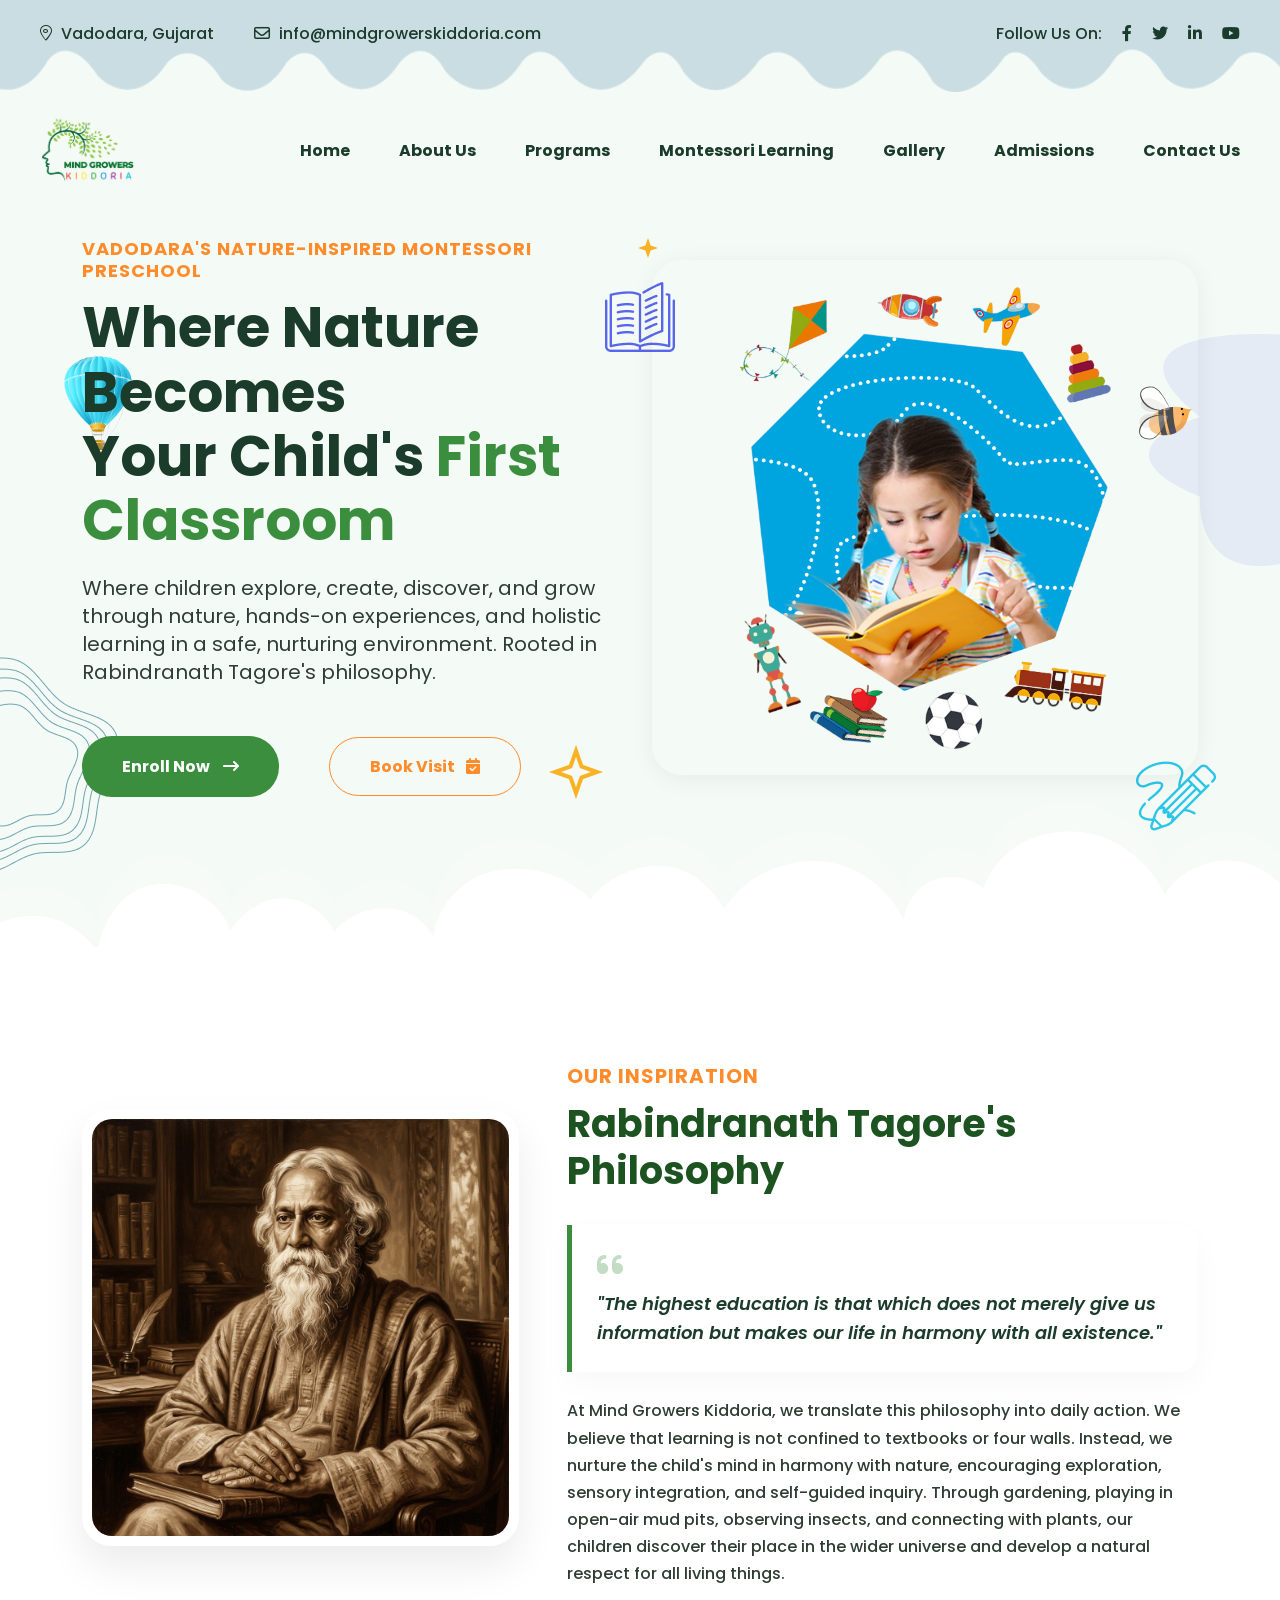
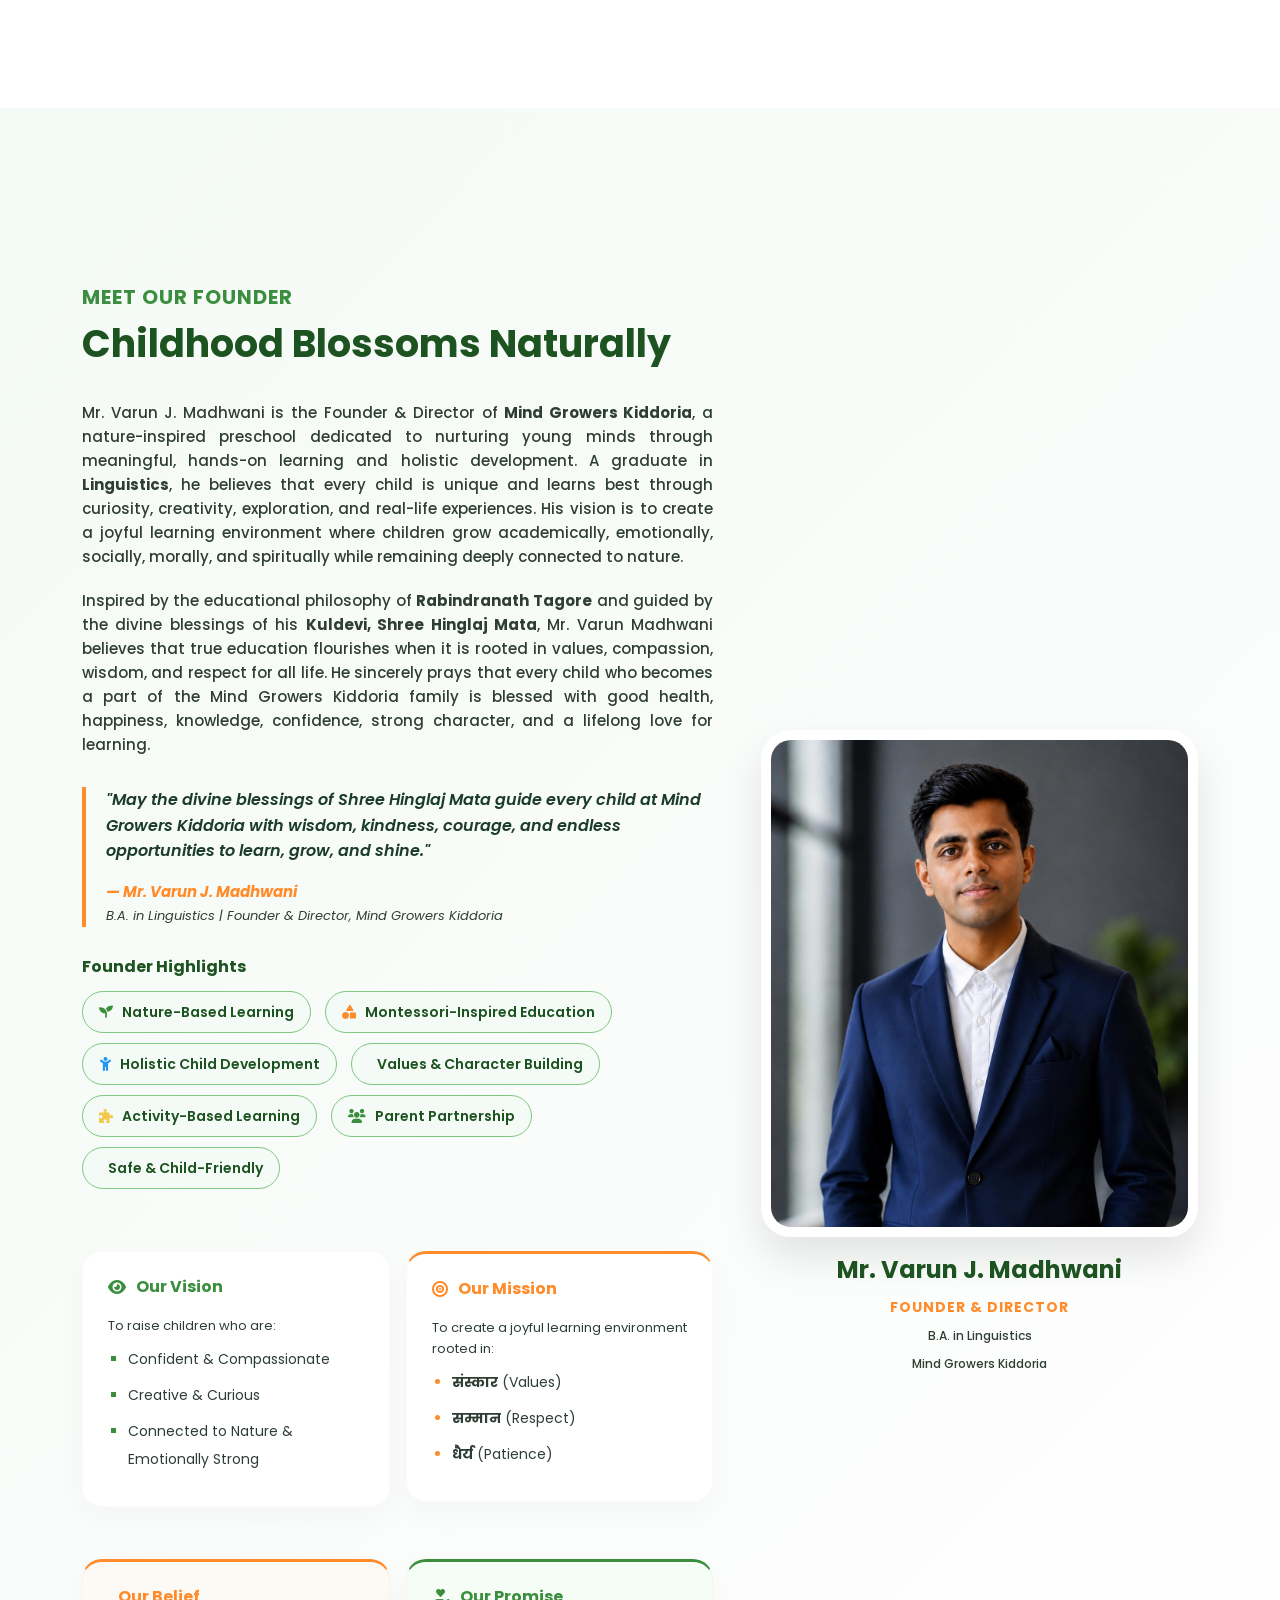
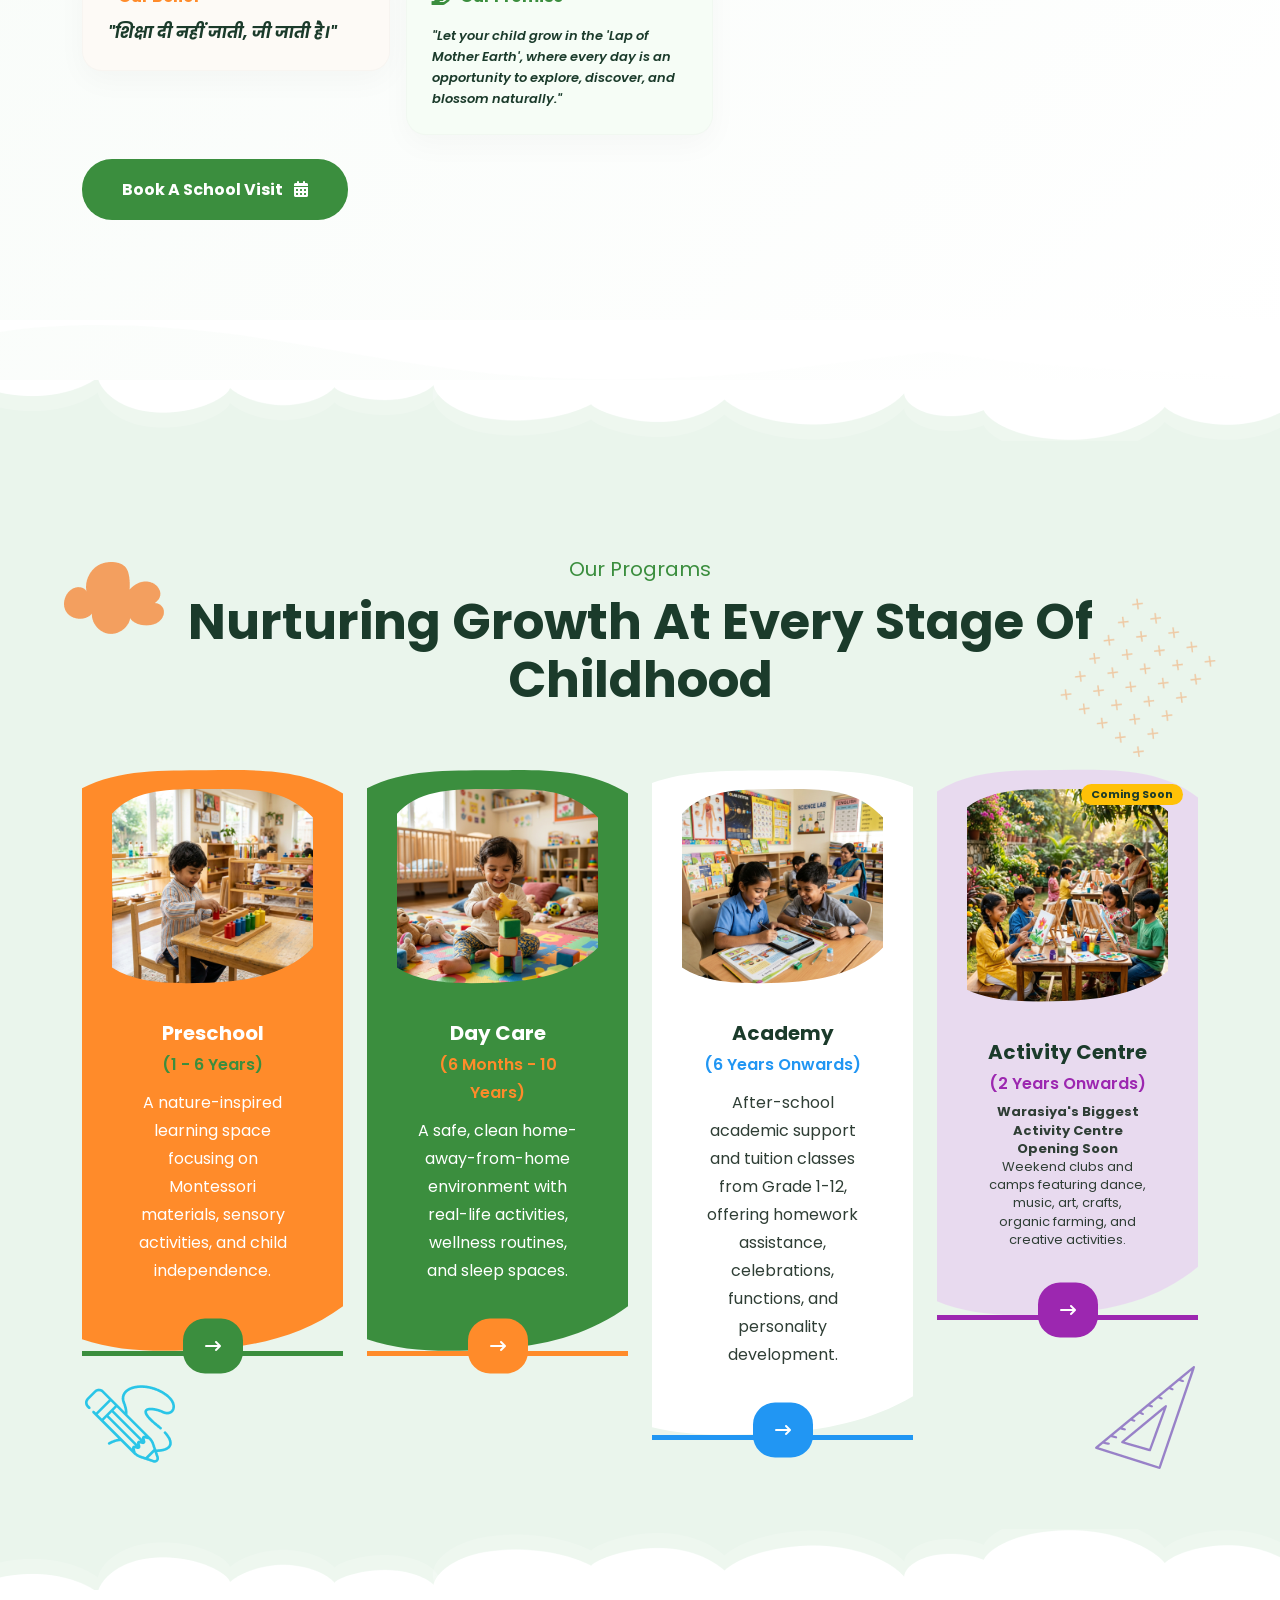
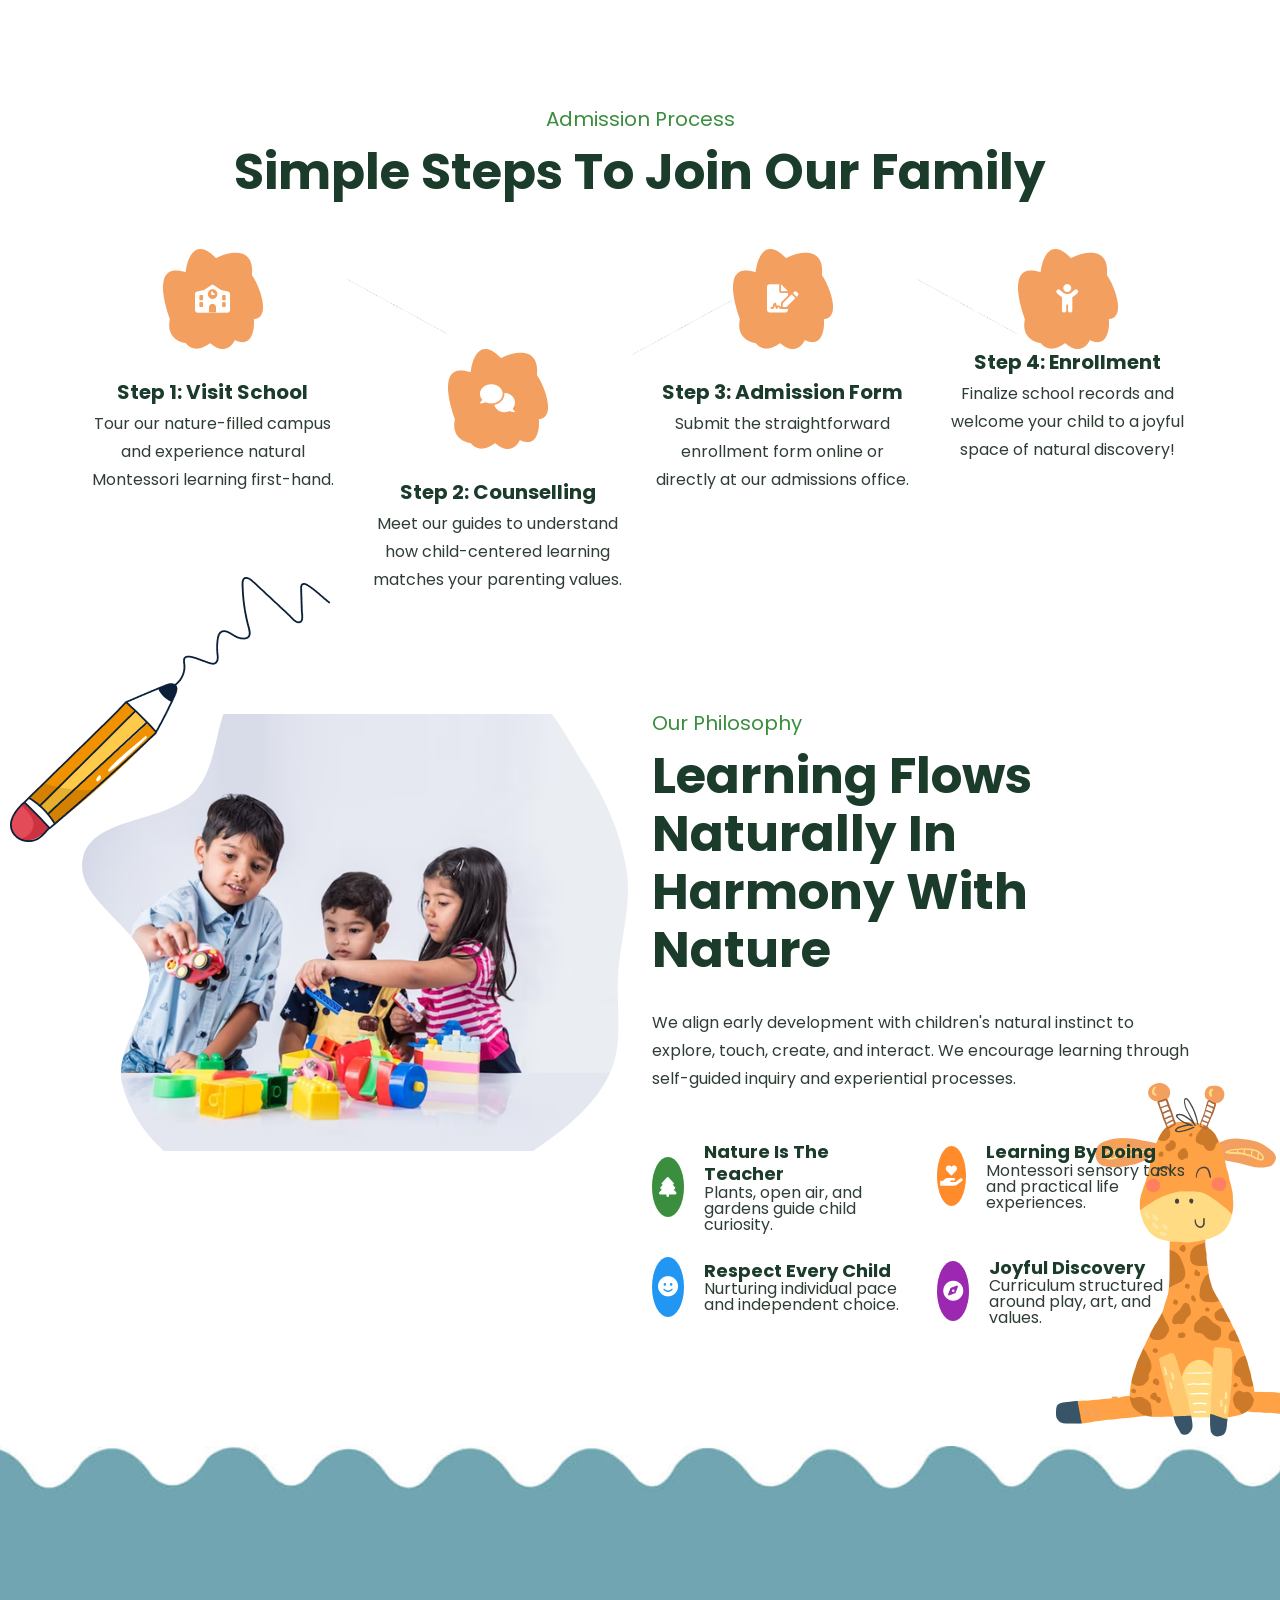
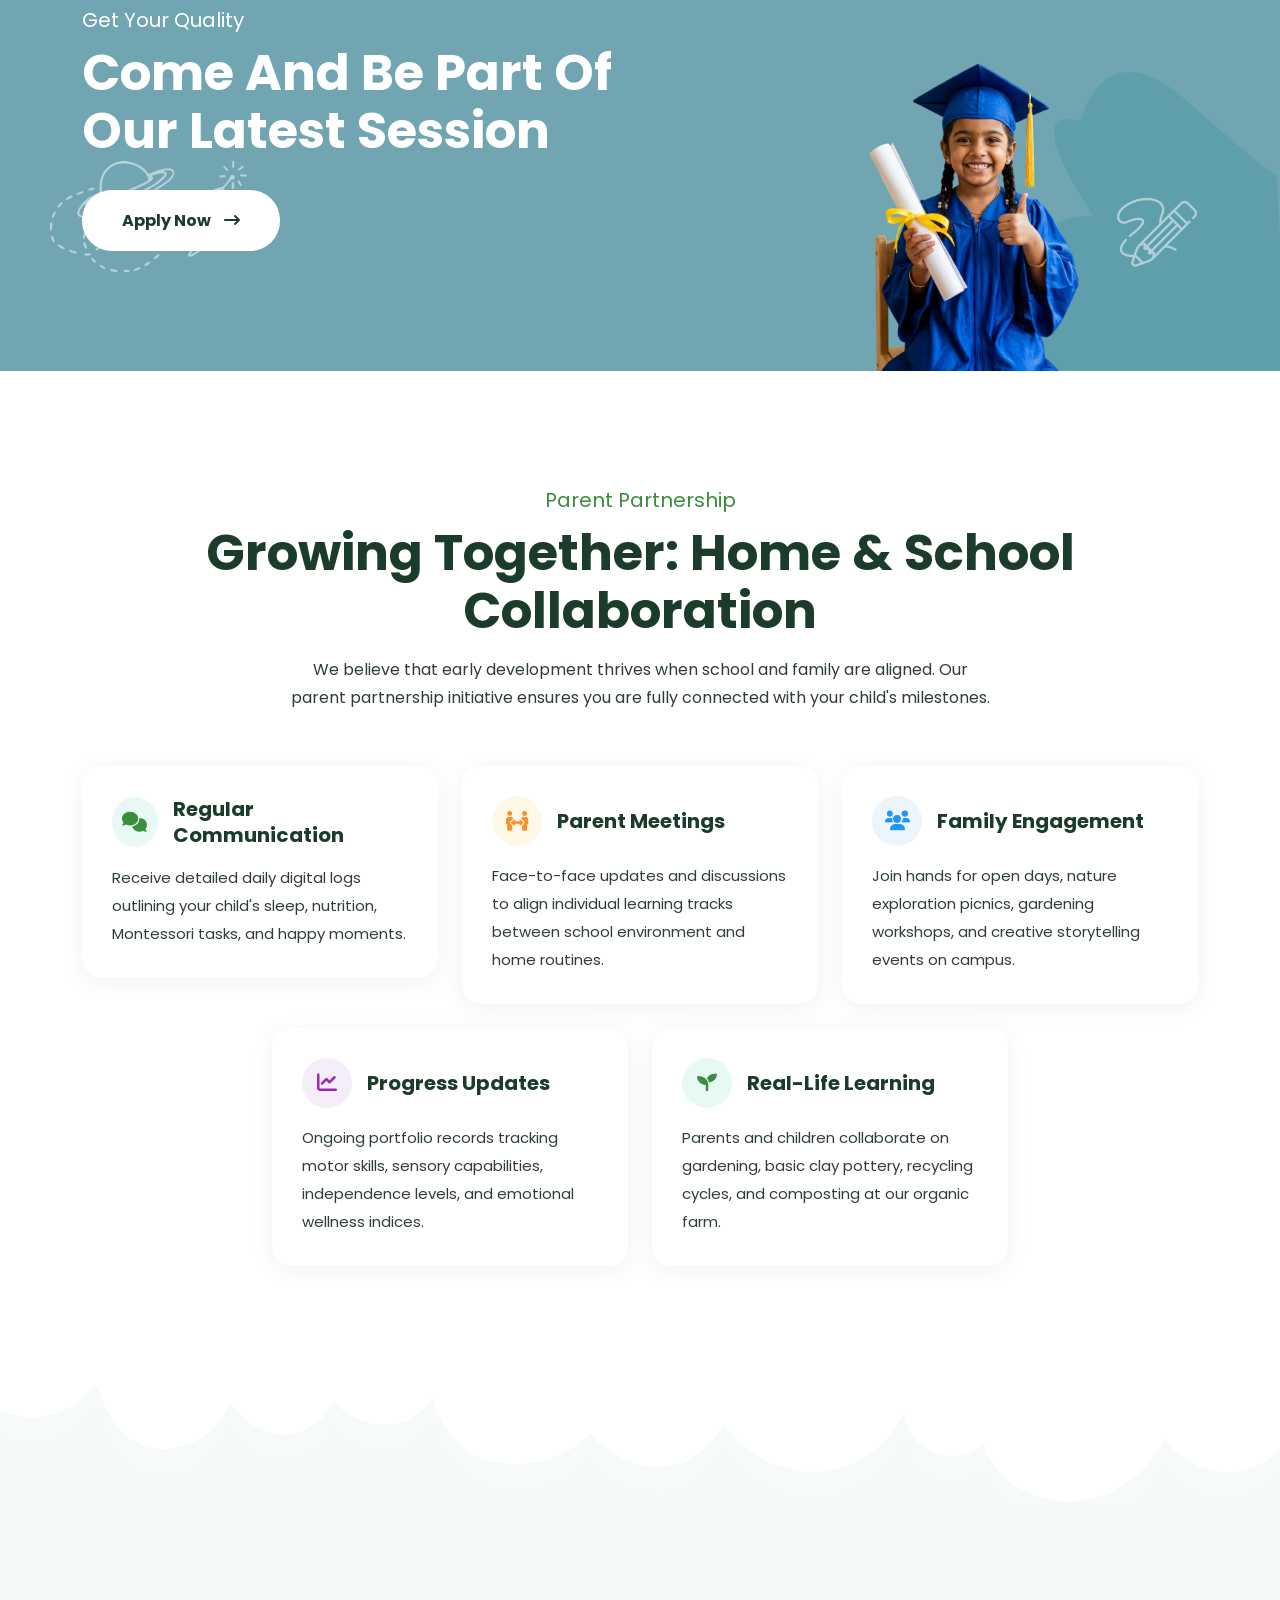
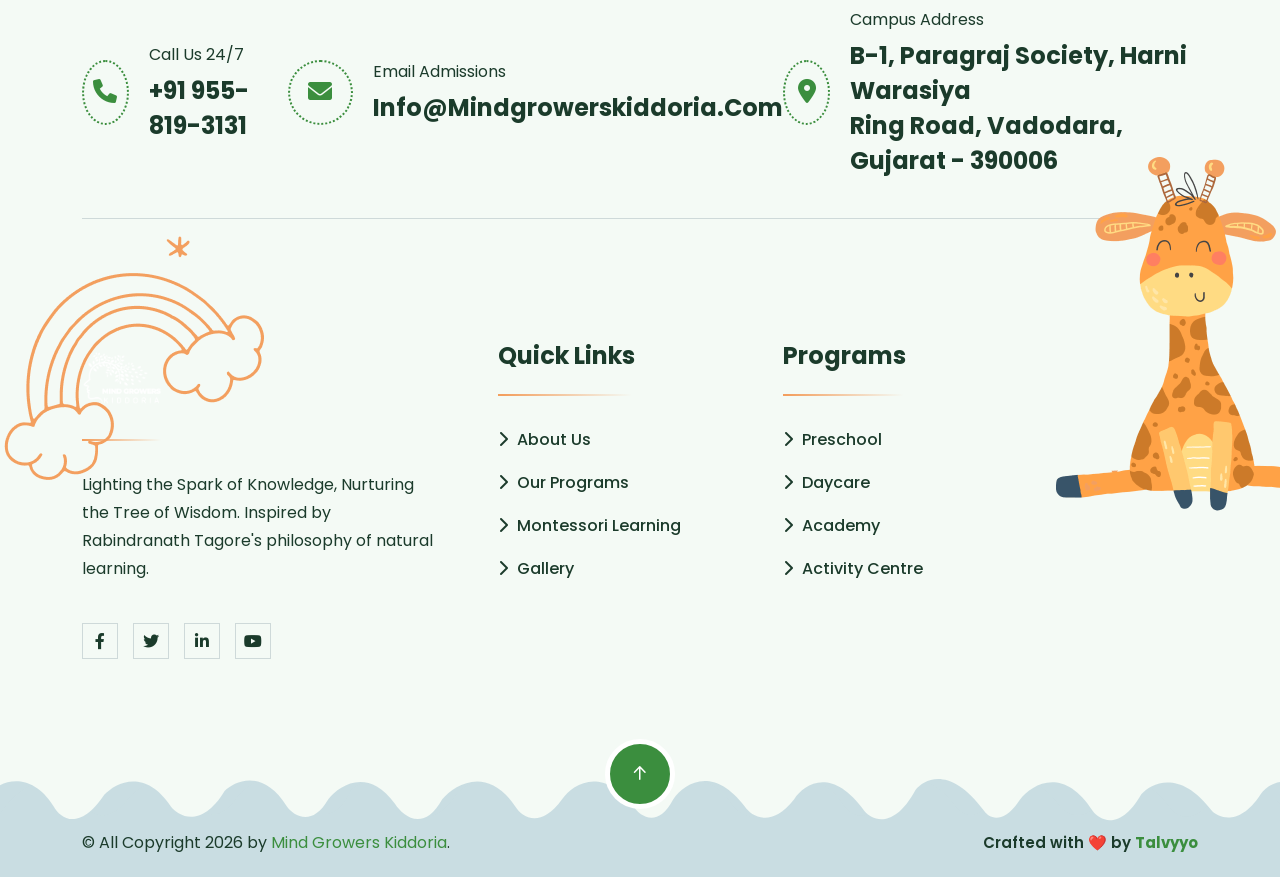
==== commit 73ddd34e: "Mind Growers website revision with Indian school-type images, social links, footer credit, and modal" ====
--- a/index.html
+++ b/index.html
@@ -39,7 +39,46 @@
             <div class="animation-preloader">
                 <div class="spinner">                
                 </div>
-                <div class="txt-loading">
+                                <div class="txt-loading">
+                    <span data-text-preloader="M" class="letters-loading">
+                        M
+                    </span>
+                    <span data-text-preloader="I" class="letters-loading">
+                        I
+                    </span>
+                    <span data-text-preloader="N" class="letters-loading">
+                        N
+                    </span>
+                    <span data-text-preloader="D" class="letters-loading">
+                        D
+                    </span>
+                    <span data-text-preloader="&nbsp;" class="letters-loading">
+                        &nbsp;
+                    </span>
+                    <span data-text-preloader="G" class="letters-loading">
+                        G
+                    </span>
+                    <span data-text-preloader="R" class="letters-loading">
+                        R
+                    </span>
+                    <span data-text-preloader="O" class="letters-loading">
+                        O
+                    </span>
+                    <span data-text-preloader="W" class="letters-loading">
+                        W
+                    </span>
+                    <span data-text-preloader="E" class="letters-loading">
+                        E
+                    </span>
+                    <span data-text-preloader="R" class="letters-loading">
+                        R
+                    </span>
+                    <span data-text-preloader="S" class="letters-loading">
+                        S
+                    </span>
+                    <span data-text-preloader="&nbsp;" class="letters-loading">
+                        &nbsp;
+                    </span>
                     <span data-text-preloader="K" class="letters-loading">
                         K
                     </span>
@@ -49,8 +88,17 @@
                     <span data-text-preloader="D" class="letters-loading">
                         D
                     </span>
-                    <span data-text-preloader="S" class="letters-loading">
-                        S
+                    <span data-text-preloader="D" class="letters-loading">
+                        D
+                    </span>
+                    <span data-text-preloader="O" class="letters-loading">
+                        O
+                    </span>
+                    <span data-text-preloader="R" class="letters-loading">
+                        R
+                    </span>
+                    <span data-text-preloader="I" class="letters-loading">
+                        I
                     </span>
                     <span data-text-preloader="A" class="letters-loading">
                         A
@@ -287,10 +335,8 @@
                     </div>
                     <div class="col-lg-6">
                         <div class="hero-image wow fadeInUp" data-wow-delay=".4s">
-                            <img src="assets/img/about/building.png" alt="hero-img" style="border-radius: 30px; box-shadow: var(--box-shadow);">
-                            <div class="hero-shape">
-                                <img src="assets/img/hero/hero-shape.png" alt="shape-img">
-                            </div>
+                            <img src="assets/img/about/hero-banner.png" alt="hero-img" style="border-radius: 30px; box-shadow: var(--box-shadow); width: 100%; height: auto; object-fit: cover;">
+                            
                         </div>
                     </div>
                 </div>
@@ -345,17 +391,20 @@
                                 <h2 class="wow fadeInUp" data-wow-delay=".2s" style="color: var(--dark-green); font-size: 38px; line-height: 1.2;">Childhood Blossoms Naturally</h2>
                             </div>
                             
-                            <p class="mt-3 wow fadeInUp" data-wow-delay=".3s" style="font-size: 16px; font-weight: 500; color: var(--text); line-height: 1.6;">
-                                "Every child is unique, capable, and full of potential. At Mind Growers Kiddoria, we nurture young minds with care, creativity, values, and confidence in a natural learning environment."
+                            <p class="mt-3 wow fadeInUp" data-wow-delay=".3s" style="font-size: 15px; font-weight: 500; color: var(--text); line-height: 1.7; text-align: justify;">
+                                Mr. Varun J. Madhwani is the Founder & Director of <strong>Mind Growers Kiddoria</strong>, a nature-inspired preschool dedicated to nurturing young minds through meaningful, hands-on learning and holistic development. A graduate in <strong>Linguistics</strong>, he believes that every child is unique and learns best through curiosity, creativity, exploration, and real-life experiences. His vision is to create a joyful learning environment where children grow academically, emotionally, socially, morally, and spiritually while remaining deeply connected to nature.
+                            </p>
+                            <p class="wow fadeInUp" data-wow-delay=".35s" style="font-size: 15px; font-weight: 500; color: var(--text); line-height: 1.7; text-align: justify;">
+                                Inspired by the educational philosophy of <strong>Rabindranath Tagore</strong> and guided by the divine blessings of his <strong>Kuldevi, Shree Hinglaj Mata</strong>, Mr. Varun Madhwani believes that true education flourishes when it is rooted in values, compassion, wisdom, and respect for all life. He sincerely prays that every child who becomes a part of the Mind Growers Kiddoria family is blessed with good health, happiness, knowledge, confidence, strong character, and a lifelong love for learning.
                             </p>
 
                             <!-- Founder's Message Box -->
                             <div class="founder-signature-quote wow fadeInUp" data-wow-delay=".4s">
-                                <p style="font-size: 17px; margin-bottom: 10px; color: var(--header); font-weight: 500; line-height: 1.7;">
-                                    "I believe childhood grows best where curiosity is free and nature becomes the first teacher. At Mind Growers Kiddoria, our goal is not simply to prepare children for school, but to help them become kind, confident, creative, and responsible individuals through joyful, experience-based learning."
+                                <p style="font-size: 16px; margin-bottom: 10px; color: var(--header); font-weight: 600; line-height: 1.6; font-style: italic;">
+                                    "May the divine blessings of Shree Hinglaj Mata guide every child at Mind Growers Kiddoria with wisdom, kindness, courage, and endless opportunities to learn, grow, and shine."
                                 </p>
                                 <span style="font-weight: 700; font-size: 15px; color: var(--theme2);">— Mr. Varun J. Madhwani</span>
-                                <span style="font-size: 13px; color: var(--text); display: block;">Founder & Director, Mind Growers Kiddoria</span>
+                                <span style="font-size: 13px; color: var(--text); display: block;">B.A. in Linguistics | Founder & Director, Mind Growers Kiddoria</span>
                             </div>
 
                             <!-- Highlights -->
@@ -390,10 +439,30 @@
                                         <h5 style="color: var(--theme2); font-size: 16px;"><i class="fa-solid fa-bullseye"></i> Our Mission</h5>
                                         <p style="font-size: 13px; color: var(--text); margin-bottom: 8px;">To create a joyful learning environment rooted in:</p>
                                         <ul style="list-style-type: disc; color: var(--theme2);">
-                                            <li><span style="color: var(--text);"><strong>Sanskaar</strong> (Values)</span></li>
-                                            <li><span style="color: var(--text);"><strong>Sammaan</strong> (Respect)</span></li>
-                                            <li><span style="color: var(--text);"><strong>Dhairya</strong> (Patience)</span></li>
+                                            <li><span style="color: var(--text);"><strong>संस्कार</strong> (Values)</span></li>
+                                            <li><span style="color: var(--text);"><strong>सम्मान</strong> (Respect)</span></li>
+                                            <li><span style="color: var(--text);"><strong>धैर्य</strong> (Patience)</span></li>
                                         </ul>
+                                    </div>
+                                </div>
+                            </div>
+
+                            <!-- Belief & Promise columns -->
+                            <div class="row g-3 mt-3 wow fadeInUp" data-wow-delay=".75s">
+                                <div class="col-md-6">
+                                    <div class="vision-mission-box" style="border-top: 3px solid var(--orange); background-color: #fdfaf6;">
+                                        <h5 style="color: var(--orange); font-size: 16px;"><i class="fa-solid fa-circle-nodes"></i> Our Belief</h5>
+                                        <blockquote style="font-family: 'Poppins', sans-serif !important; font-style: italic; font-size: 16px; font-weight: 700; color: var(--header); margin: 0; line-height: 1.5;">
+                                            "शिक्षा दी नहीं जाती, जी जाती है।"
+                                        </blockquote>
+                                    </div>
+                                </div>
+                                <div class="col-md-6">
+                                    <div class="vision-mission-box" style="border-top: 3px solid var(--primary-green); background-color: #f6fdf6;">
+                                        <h5 style="color: var(--primary-green); font-size: 16px;"><i class="fa-solid fa-hand-holding-heart"></i> Our Promise</h5>
+                                        <p style="font-style: italic; font-size: 13px; font-weight: 600; color: var(--header); margin: 0; line-height: 1.5;">
+                                            "Let your child grow in the 'Lap of Mother Earth', where every day is an opportunity to explore, discover, and blossom naturally."
+                                        </p>
                                     </div>
                                 </div>
                             </div>
@@ -411,11 +480,12 @@
                     <!-- Right Column: Founder Photo -->
                     <div class="col-lg-5">
                         <div class="founder-photo-box text-center wow fadeInUp" data-wow-delay=".4s">
-                            <img src="assets/img/founder/founder.png" alt="Mr. Varun J. Madhwani" style="width: 100%; object-fit: cover;">
+                            <img src="assets/img/founder/founder.jpeg" alt="Mr. Varun J. Madhwani" style="width: 100%; object-fit: cover;">
                             <div class="mt-3">
                                 <h3 style="color: var(--dark-green); margin-bottom: 5px; font-size: 24px;">Mr. Varun J. Madhwani</h3>
                                 <p style="color: var(--theme2); font-weight: 700; margin: 0; text-transform: uppercase; font-size: 14px; letter-spacing: 1px;">Founder & Director</p>
-                                <span style="font-size: 12px; color: var(--text); font-weight: 500;">Mind Growers Kiddoria</span>
+                                <span style="font-size: 12px; color: var(--text); font-weight: 500;">B.A. in Linguistics</span>
+                                <span style="font-size: 12px; color: var(--text); font-weight: 500; display: block;">Mind Growers Kiddoria</span>
                             </div>
                         </div>
                     </div>
@@ -461,17 +531,17 @@
                         <div class="program-box-items programs-card-green">
                             <div class="program-bg"></div>
                             <div class="program-image">
-                                <img src="assets/img/gallery/montessori_materials.png" alt="Preschool">
+                                <img src="assets/img/program/preschool.png" alt="Preschool">
                             </div>
                             <div class="program-content text-center">
                                 <h4>
-                                    <a href="program.html">Preschool</a>
+                                    <a href="program-preschool.html">Preschool</a>
                                 </h4>
                                 <span style="color: var(--primary-green); font-weight: 600;">(1 - 6 Years)</span>
                                 <p>
                                     A nature-inspired learning space focusing on Montessori materials, sensory activities, and child independence.
                                 </p>
-                                <a href="program.html" class="arrow-icon" style="background-color: var(--primary-green);">
+                                <a href="program-preschool.html" class="arrow-icon" style="background-color: var(--primary-green);">
                                     <i class="fa-solid fa-arrow-right-long"></i>
                                 </a>
                             </div>
@@ -482,17 +552,17 @@
                         <div class="program-box-items programs-card-orange">
                             <div class="program-bg bg-2"></div>
                             <div class="program-image">
-                                <img src="assets/img/about/classroom.png" alt="Daycare">
+                                <img src="assets/img/program/daycare.png" alt="Daycare">
                             </div>
                             <div class="program-content text-center">
                                 <h4>
-                                    <a href="program.html">Daycare</a>
+                                    <a href="program-daycare.html">Day Care</a>
                                 </h4>
                                 <span style="color: var(--orange); font-weight: 600;">(6 Months - 10 Years)</span>
                                 <p>
                                     A safe, clean home-away-from-home environment with real-life activities, wellness routines, and sleep spaces.
                                 </p>
-                                <a href="program.html" class="arrow-icon color-2" style="background-color: var(--orange);">
+                                <a href="program-daycare.html" class="arrow-icon color-2" style="background-color: var(--orange);">
                                     <i class="fa-solid fa-arrow-right-long"></i>
                                 </a>
                             </div>
@@ -503,17 +573,17 @@
                         <div class="program-box-items programs-card-blue">
                             <div class="program-bg bg-3"></div>
                             <div class="program-image">
-                                <img src="assets/img/gallery/learning_art.png" alt="Academy">
+                                <img src="assets/img/program/academy.png" alt="Academy">
                             </div>
                             <div class="program-content text-center style-2">
                                 <h4>
-                                    <a href="program.html">Academy</a>
+                                    <a href="program-academy.html">Academy</a>
                                 </h4>
-                                <span style="color: var(--blue); font-weight: 600;">(After-School)</span>
+                                <span style="color: var(--blue); font-weight: 600;">(6 Years Onwards)</span>
                                 <p>
-                                    Nurturing critical thinking and creative confidence through customized courses, coding, and logical activities.
+                                    After-school academic support and tuition classes from Grade 1-12, offering homework assistance, celebrations, functions, and personality development.
                                 </p>
-                                <a href="program.html" class="arrow-icon" style="background-color: var(--blue);">
+                                <a href="program-academy.html" class="arrow-icon" style="background-color: var(--blue);">
                                     <i class="fa-solid fa-arrow-right-long"></i>
                                 </a>
                             </div>
@@ -521,20 +591,21 @@
                     </div>
                     <!-- Activity Centre -->
                     <div class="col-xl-3 col-lg-6 col-md-6 wow fadeInUp" data-wow-delay=".9s">
-                        <div class="program-box-items programs-card-purple">
+                        <div class="program-box-items programs-card-purple position-relative">
+                            <span class="badge bg-warning position-absolute" style="top: 15px; right: 15px; z-index: 10; font-size: 11px; padding: 5px 10px; border-radius: 20px; font-weight: bold; color: var(--header);">Coming Soon</span>
                             <div class="program-bg" style="background-color: #E8DAEF;"></div>
                             <div class="program-image">
-                                <img src="assets/img/gallery/outdoor_gardening.png" alt="Activity Centre" style="height: 220px; object-fit: cover;">
+                                <img src="assets/img/program/activity-centre.png" alt="Activity Centre" style="height: 220px; object-fit: cover;">
                             </div>
                             <div class="program-content text-center style-2">
                                 <h4>
-                                    <a href="program.html">Activity Centre</a>
+                                    <a href="program-activity-centre.html">Activity Centre</a>
                                 </h4>
-                                <span style="color: var(--purple); font-weight: 600;">(Weekend Clubs & Camps)</span>
-                                <p>
-                                    Joyful weekend activities and camps featuring dance, music, art, crafts, and immersive storytelling.
+                                <span style="color: var(--purple); font-weight: 600;">(2 Years Onwards)</span>
+                                <p style="font-size: 13px; line-height: 1.4; margin-top: 5px;">
+                                    <strong>Warasiya's Biggest Activity Centre Opening Soon</strong><br>Weekend clubs and camps featuring dance, music, art, crafts, organic farming, and creative activities.
                                 </p>
-                                <a href="program.html" class="arrow-icon" style="background-color: var(--purple);">
+                                <a href="program-activity-centre.html" class="arrow-icon" style="background-color: var(--purple);">
                                     <i class="fa-solid fa-arrow-right-long"></i>
                                 </a>
                             </div>
@@ -633,11 +704,9 @@
                         <div class="col-lg-6 wow fadeInUp" data-wow-delay=".4s">
                             <div class="activities-img-items">
                                 <div class="activities-image">
-                                    <img src="assets/img/our best activities.jpg" alt="img" style="border-radius: 30px; box-shadow: var(--box-shadow);">
-                                </div>
-                                <div class="radius-shape">
-                                    <img src="assets/img/about/radius-shape-1.png" alt="img">
-                                </div>
+                                    <img src="assets/img/our best activities.png" alt="img" style="border-radius: 30px; box-shadow: var(--box-shadow);">
+                                </div>
+                               
                             </div>
                         </div>
                         <div class="col-lg-6">
@@ -804,9 +873,7 @@
                         <div class="col-lg-5 wow fadeInUp" data-wow-delay=".4s">
                             <div class="cta-image">
                                 <img src="assets/img/get your quality.png" alt="cta-img">
-                                <div class="cta-shape">
-                                    <img src="assets/img/cta/cta-shape.png" alt="img">
-                                </div>
+                               
                             </div>
                         </div>
                     </div>
@@ -956,7 +1023,7 @@
                             <div class="single-footer-widget">
                                 <div class="widget-head">
                                     <a href="index.html">
-                                        <img src="assets/img/logo/logo-white.png" alt="logo-img" style="max-height: 80px;">
+                                        <img src="assets/img/logo/logo.png" alt="logo-img" class="footer-logo-img" style="max-height: 80px;">
                                     </a>
                                 </div>
                                 <div class="footer-content">
@@ -1048,20 +1115,11 @@
                 <div class="container">
                     <div class="footer-wrapper d-flex align-items-center justify-content-between">
                         <p class="wow fadeInLeft color-2" data-wow-delay=".3s">
-                            © All Copyright 2026 by <a href="index.html">Mind Growers Kiddoria</a>. Designed & Developed by Talvyyo.
+                            © All Copyright 2026 by <a href="index.html">Mind Growers Kiddoria</a>.
                         </p>
-                        <ul class="footer-menu wow fadeInRight" data-wow-delay=".5s">
-                            <li>
-                                <a href="terms-conditions.html">
-                                    Terms & Conditions
-                                </a>
-                            </li>
-                            <li>
-                                <a href="privacy-policy.html">
-                                    Privacy Policy
-                                </a>
-                            </li>
-                        </ul>
+                        <div class="footer-crafted wow fadeInRight" data-wow-delay=".5s" style="color: var(--header); font-size: 15px; font-weight: 600;">
+                            Crafted with ❤️ by <a href="https://talvyyo.com" target="_blank" rel="noopener noreferrer" style="color: var(--theme); font-weight: 700; text-decoration: none;">Talvyyo</a>
+                        </div>
                     </div>
                 </div>
                 <a href="#" id="scrollUp" class="scroll-icon">
@@ -1075,7 +1133,7 @@
             <div class="modal-dialog modal-dialog-centered modal-lg">
                 <div class="modal-content" style="border-radius: 30px; overflow: hidden; border: none; box-shadow: 0 25px 50px rgba(0,0,0,0.15);">
                     <div class="modal-header" style="border-bottom: none; padding: 30px 40px 10px; position: relative;">
-                        <button type="button" class="btn-close" data-bs-dismiss="modal" aria-label="Close" style="position: absolute; top: 30px; right: 40px; background-color: var(--bg2); border-radius: 50%; padding: 10px; font-size: 14px; opacity: 0.8; transition: all 0.3s ease; border: none; width: 36px; height: 36px; display: flex; align-items: center; justify-content: center;"></button>
+                        <button type="button" class="btn-close" data-bs-dismiss="modal" aria-label="Close" onclick="const m = document.getElementById('bookVisitModal'); (bootstrap.Modal.getInstance(m) || new bootstrap.Modal(m)).hide();" style="position: absolute; top: 30px; right: 40px; background-color: var(--bg2); border-radius: 50%; padding: 10px; font-size: 14px; opacity: 0.8; transition: all 0.3s ease; border: none; width: 36px; height: 36px; display: flex; align-items: center; justify-content: center; z-index: 1050 !important; cursor: pointer !important;"></button>
                     </div>
                     <div class="modal-body" style="padding: 10px 40px 40px;">
                         <div class="contact-form-card" style="box-shadow: none; padding: 0; border: none; background: transparent;">
--- a/assets/css/main.css
+++ b/assets/css/main.css
@@ -12854,6 +12854,18 @@
 .preloader .animation-preloader .txt-loading .letters-loading:nth-child(8):before {
   animation-delay: 1.4s;
 }
+.preloader .animation-preloader .txt-loading .letters-loading:nth-child(9):before {
+  animation-delay: 1.6s;
+}
+.preloader .animation-preloader .txt-loading .letters-loading:nth-child(10):before {
+  animation-delay: 1.8s;
+}
+.preloader .animation-preloader .txt-loading .letters-loading:nth-child(11):before {
+  animation-delay: 2s;
+}
+.preloader .animation-preloader .txt-loading .letters-loading:nth-child(12):before {
+  animation-delay: 2.2s;
+}
 .preloader .animation-preloader .txt-loading .letters-loading::before {
   animation: letters-loading 4s infinite;
   color: var(--header);
--- a/assets/css/custom.css
+++ b/assets/css/custom.css
@@ -1112,4 +1112,139 @@
 .env-showcase-section .feature-value-items .feature-value-image {
   max-width: 500px !important;
   margin: 0 auto !important;
+}
+
+/* --- CUSTOM PRELOADER ANIMATION OVERRIDE --- */
+/* Override animation settings to prevent 3D rotation collisions */
+.preloader .animation-preloader .txt-loading .letters-loading::before {
+  animation: letters-loading-new 3s infinite !important;
+  transform: none !important;
+  top: 0 !important;
+}
+
+@keyframes letters-loading-new {
+  0%, 75%, 100% {
+    opacity: 0.15;
+    transform: translateY(10px);
+  }
+  35%, 65% {
+    opacity: 1;
+    transform: translateY(0);
+  }
+}
+
+/* Specific sequential delays for all 21 letters of 'MIND GROWERS KIDDORIA' */
+.preloader .animation-preloader .txt-loading .letters-loading:nth-child(1):before { animation-delay: 0.05s !important; }
+.preloader .animation-preloader .txt-loading .letters-loading:nth-child(2):before { animation-delay: 0.10s !important; }
+.preloader .animation-preloader .txt-loading .letters-loading:nth-child(3):before { animation-delay: 0.15s !important; }
+.preloader .animation-preloader .txt-loading .letters-loading:nth-child(4):before { animation-delay: 0.20s !important; }
+.preloader .animation-preloader .txt-loading .letters-loading:nth-child(5):before { animation-delay: 0.25s !important; }
+.preloader .animation-preloader .txt-loading .letters-loading:nth-child(6):before { animation-delay: 0.30s !important; }
+.preloader .animation-preloader .txt-loading .letters-loading:nth-child(7):before { animation-delay: 0.35s !important; }
+.preloader .animation-preloader .txt-loading .letters-loading:nth-child(8):before { animation-delay: 0.40s !important; }
+.preloader .animation-preloader .txt-loading .letters-loading:nth-child(9):before { animation-delay: 0.45s !important; }
+.preloader .animation-preloader .txt-loading .letters-loading:nth-child(10):before { animation-delay: 0.50s !important; }
+.preloader .animation-preloader .txt-loading .letters-loading:nth-child(11):before { animation-delay: 0.55s !important; }
+.preloader .animation-preloader .txt-loading .letters-loading:nth-child(12):before { animation-delay: 0.60s !important; }
+.preloader .animation-preloader .txt-loading .letters-loading:nth-child(13):before { animation-delay: 0.65s !important; }
+.preloader .animation-preloader .txt-loading .letters-loading:nth-child(14):before { animation-delay: 0.70s !important; }
+.preloader .animation-preloader .txt-loading .letters-loading:nth-child(15):before { animation-delay: 0.75s !important; }
+.preloader .animation-preloader .txt-loading .letters-loading:nth-child(16):before { animation-delay: 0.80s !important; }
+.preloader .animation-preloader .txt-loading .letters-loading:nth-child(17):before { animation-delay: 0.85s !important; }
+.preloader .animation-preloader .txt-loading .letters-loading:nth-child(18):before { animation-delay: 0.90s !important; }
+.preloader .animation-preloader .txt-loading .letters-loading:nth-child(19):before { animation-delay: 0.95s !important; }
+.preloader .animation-preloader .txt-loading .letters-loading:nth-child(20):before { animation-delay: 1.00s !important; }
+.preloader .animation-preloader .txt-loading .letters-loading:nth-child(21):before { animation-delay: 1.05s !important; }
+
+/* --- HEADER LOGO SIZING & RESPONSIVENESS --- */
+.header-logo img {
+  max-height: 95px !important;
+  width: auto;
+  transition: all 0.3s ease;
+}
+
+@media (max-width: 767px) {
+  .header-logo img {
+    max-height: 80px !important;
+  }
+}
+
+/* --- HERO SECTION BOTTOM PADDING INCREASE --- */
+.hero-1 {
+  padding-bottom: 150px !important; /* Increased from 40px */
+}
+
+@media (max-width: 991px) {
+  .hero-1 {
+    padding-bottom: 80px !important; /* Increased from 0px */
+  }
+}
+
+/* --- OUR PHILOSOPHY IMAGE MASK FIX --- */
+.about-activities-wrapper .activities-img-items .activities-image {
+  -webkit-mask: url('data:image/svg+xml;utf8,<svg xmlns="http://www.w3.org/2000/svg" viewBox="0 0 508 485"><path fill-rule="evenodd" clip-rule="evenodd" d="M273.307 22.3171C313.958 21.7364 354.018 -9.9391 392.233 3.1801C429.93 16.1214 448.114 56.8471 468.691 89.3925C487.204 118.672 501.176 150.33 506.594 184.055C511.646 215.497 501.66 246.444 499.018 278.149C496.315 310.595 504.839 344.713 490.737 374.404C476.393 404.605 448.022 426.759 419.387 445.812C390.95 464.733 359.473 482.18 324.811 484.809C290.921 487.38 261.165 463.161 227.293 460.384C188.086 457.169 146.979 481.781 110.746 467.257C75.3239 453.059 46.6799 419.717 37.6358 384.361C28.4117 348.301 68.3117 313.334 62.0057 276.717C55.164 236.989 -9.04387 211.189 1.08003 172.094C10.8117 134.513 77.5118 141.105 104.627 112.126C132.07 82.7954 119.879 25.7702 155.969 6.55486C190.772 -11.9748 233.369 22.8875 273.307 22.3171Z" /></svg>') no-repeat center center / cover !important;
+  mask: url('data:image/svg+xml;utf8,<svg xmlns="http://www.w3.org/2000/svg" viewBox="0 0 508 485"><path fill-rule="evenodd" clip-rule="evenodd" d="M273.307 22.3171C313.958 21.7364 354.018 -9.9391 392.233 3.1801C429.93 16.1214 448.114 56.8471 468.691 89.3925C487.204 118.672 501.176 150.33 506.594 184.055C511.646 215.497 501.66 246.444 499.018 278.149C496.315 310.595 504.839 344.713 490.737 374.404C476.393 404.605 448.022 426.759 419.387 445.812C390.95 464.733 359.473 482.18 324.811 484.809C290.921 487.38 261.165 463.161 227.293 460.384C188.086 457.169 146.979 481.781 110.746 467.257C75.3239 453.059 46.6799 419.717 37.6358 384.361C28.4117 348.301 68.3117 313.334 62.0057 276.717C55.164 236.989 -9.04387 211.189 1.08003 172.094C10.8117 134.513 77.5118 141.105 104.627 112.126C132.07 82.7954 119.879 25.7702 155.969 6.55486C190.772 -11.9748 233.369 22.8875 273.307 22.3171Z" /></svg>') no-repeat center center / cover !important;
+}
+
+.about-activities-wrapper .activities-img-items .activities-image img {
+  object-fit: cover !important;
+  border-radius: 0 !important;
+  box-shadow: none !important;
+}
+
+/* --- FOOTER LOGO TRANSPARENCY FIX --- */
+.footer-logo-img {
+  filter: brightness(0) invert(1) !important;
+}
+
+/* --- ADMISSION PROCESS CONNECTOR OVERLAP FIX --- */
+@media (min-width: 1200px) and (max-width: 1399px) {
+  .process-work-wrapper .work-process-items .line-shape {
+    right: -40% !important;
+    width: 100px !important;
+  }
+  .process-work-wrapper .work-process-items .line-shape-2 {
+    right: -40% !important;
+    width: 100px !important;
+    top: -20% !important;
+  }
+  .process-work-wrapper .work-process-items .line-shape img,
+  .process-work-wrapper .work-process-items .line-shape-2 img {
+    width: 100% !important;
+    height: auto !important;
+  }
+}
+
+/* --- CTA GRADUATION GIRL IMAGE SIZING & CENTERING FIX --- */
+.cta-wrapper .cta-image {
+  text-align: center !important;
+  margin-bottom: -170px !important; /* Pull it down to remove bottom gap! */
+}
+
+.cta-wrapper .cta-image .cta-shape {
+  left: 50% !important;
+  transform: translateX(-50%) !important;
+}
+
+.cta-wrapper .cta-image img {
+  max-width: 380px !important; /* Constrain width so it fits beautifully! */
+  height: auto !important;
+  display: inline-block;
+}
+
+@media (max-width: 991px) {
+  .cta-wrapper .cta-image {
+    margin-bottom: -110px !important; /* Slightly smaller pull on tablets/mobiles */
+  }
+  .cta-wrapper .cta-image img {
+    max-width: 300px !important; /* Slightly smaller on tablets/mobiles */
+  }
+}
+
+/* --- FOOTER CRAFTED ATTRIBUTION --- */
+.footer-crafted a {
+  transition: all 0.3s ease !important;
+}
+.footer-crafted a:hover {
+  color: var(--theme2) !important;
 }
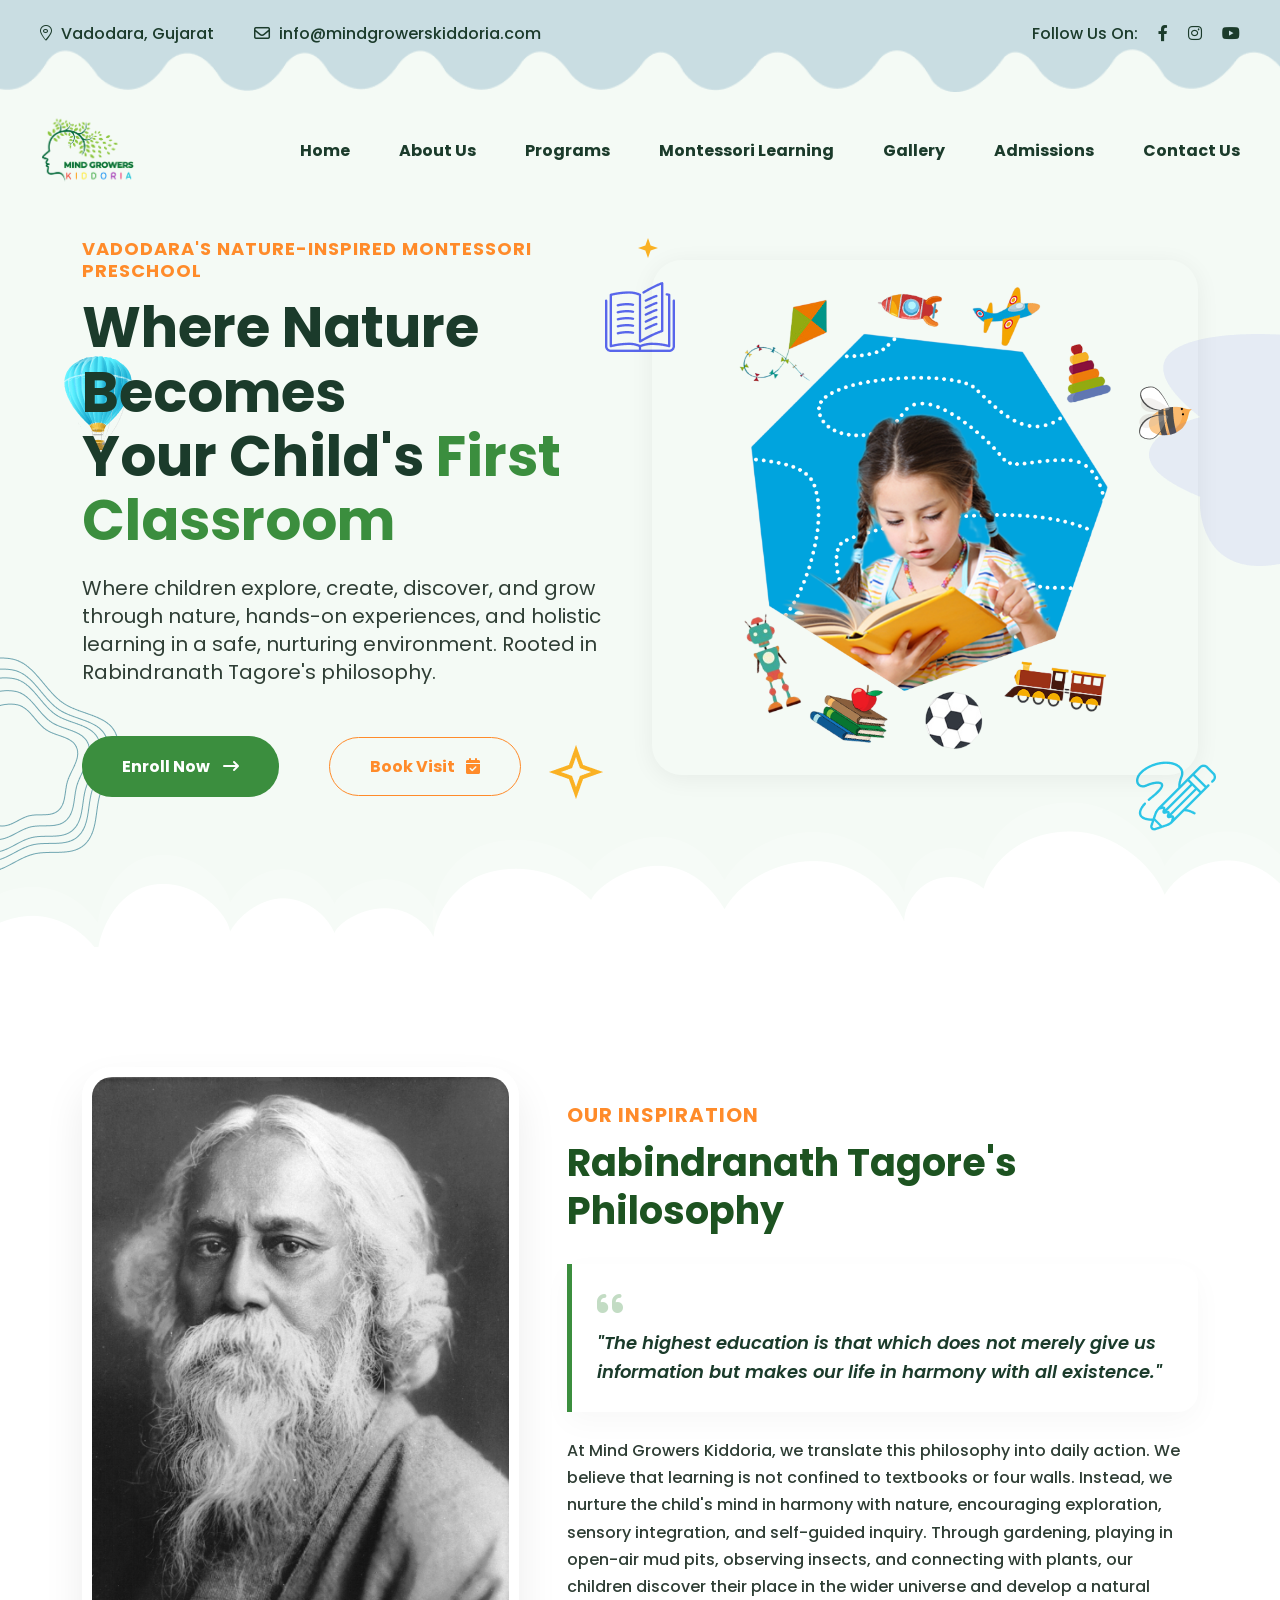
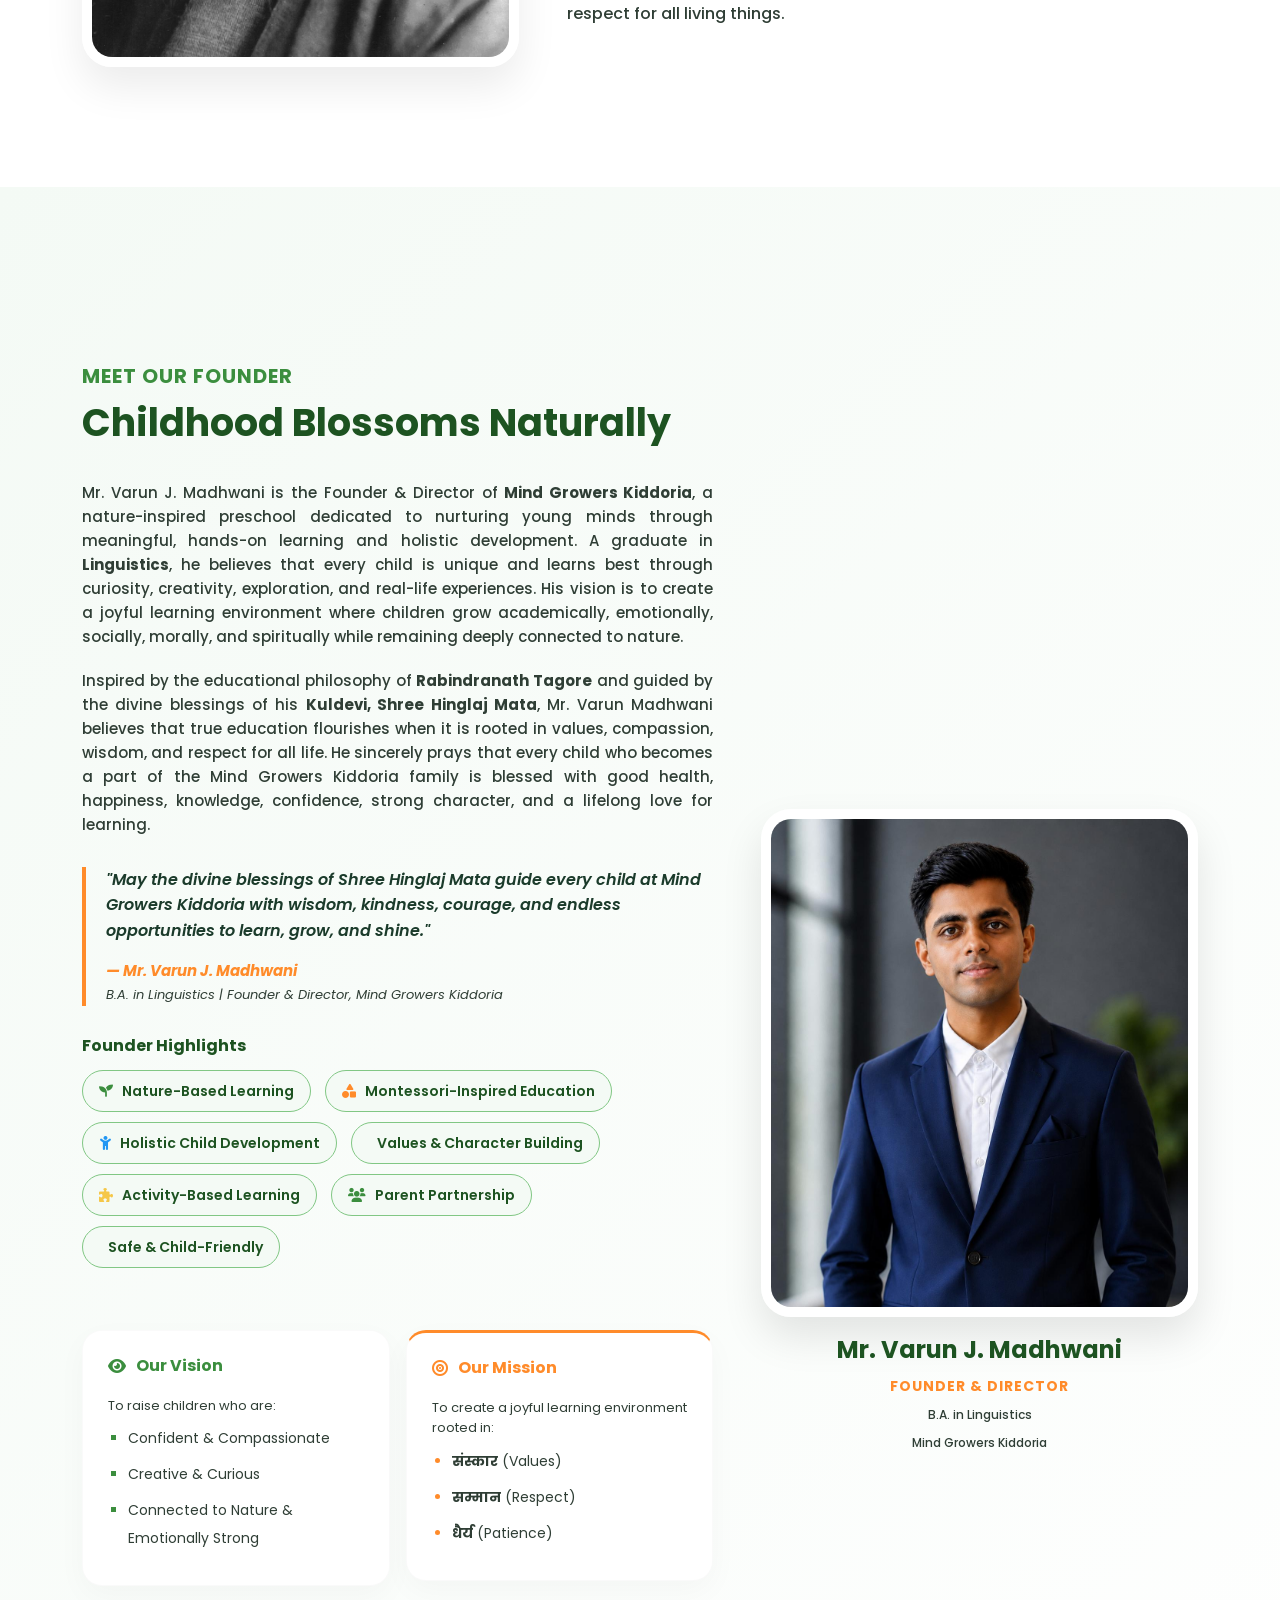
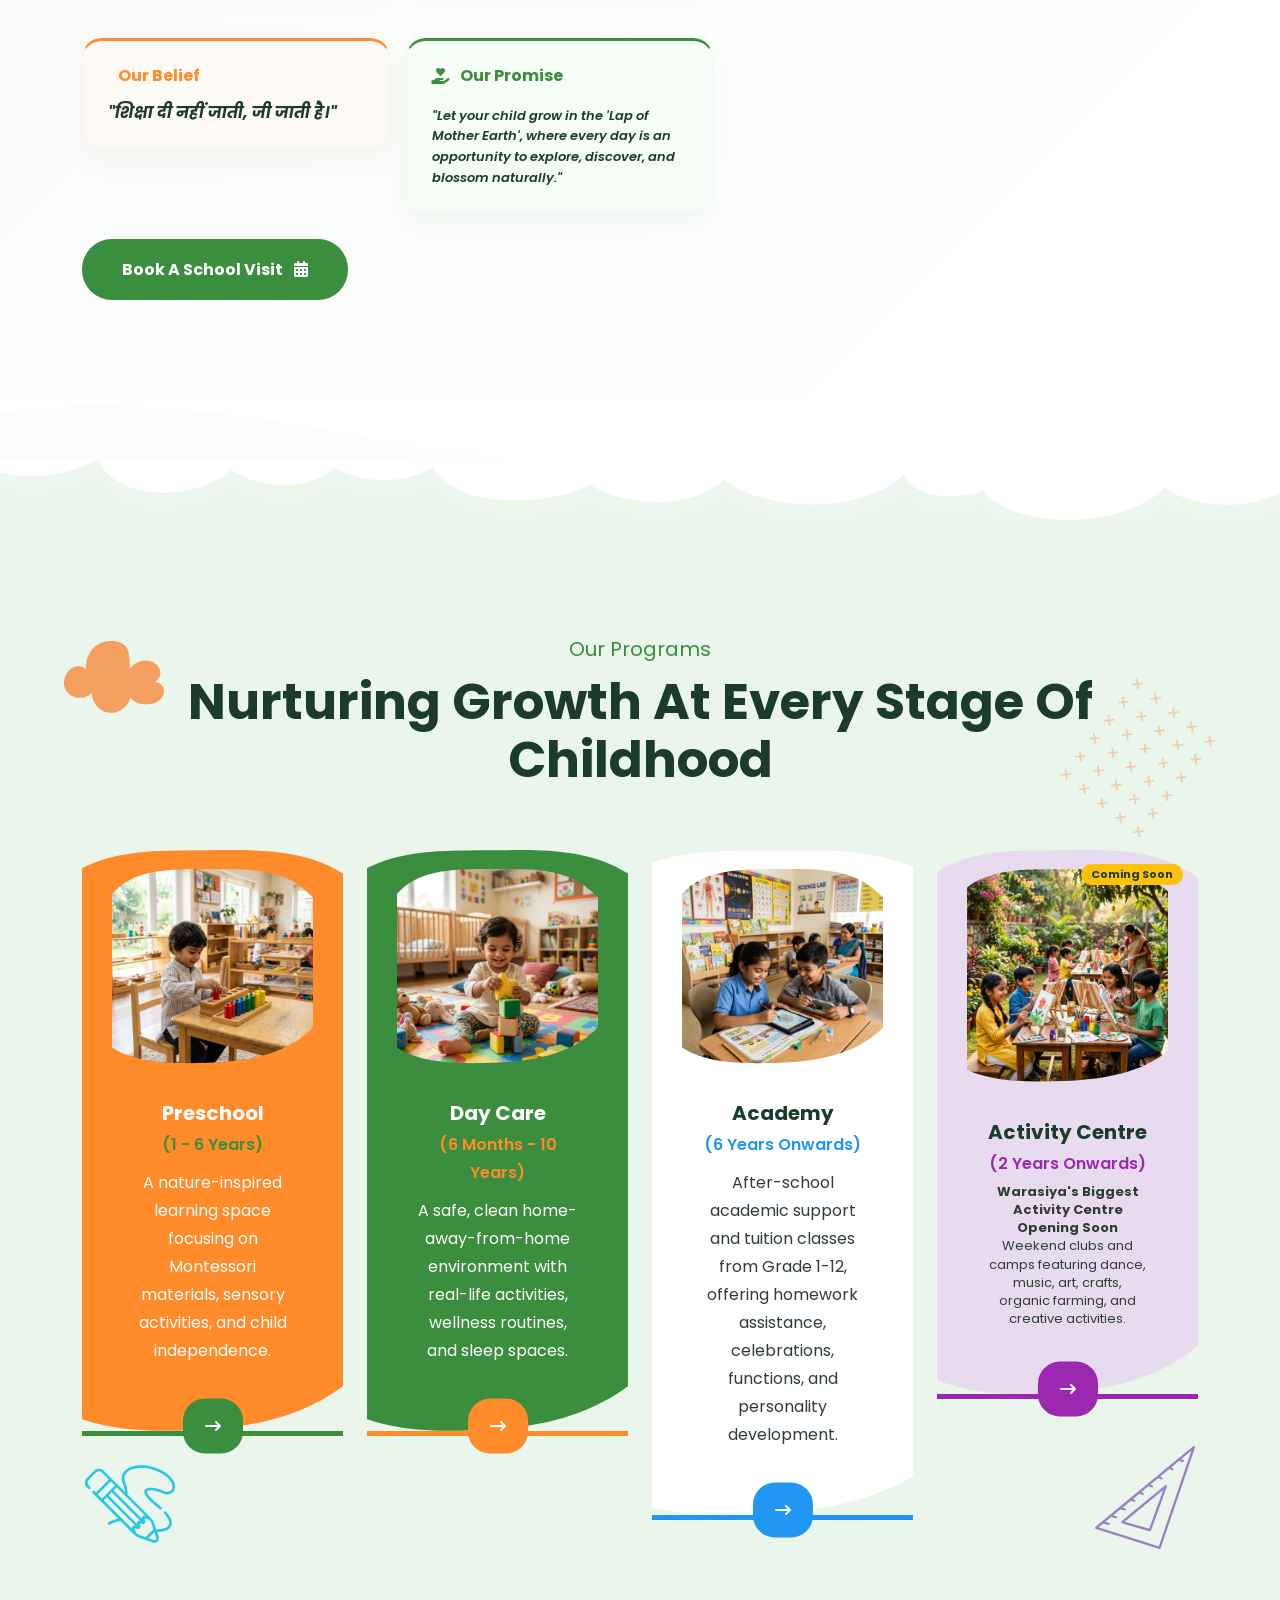
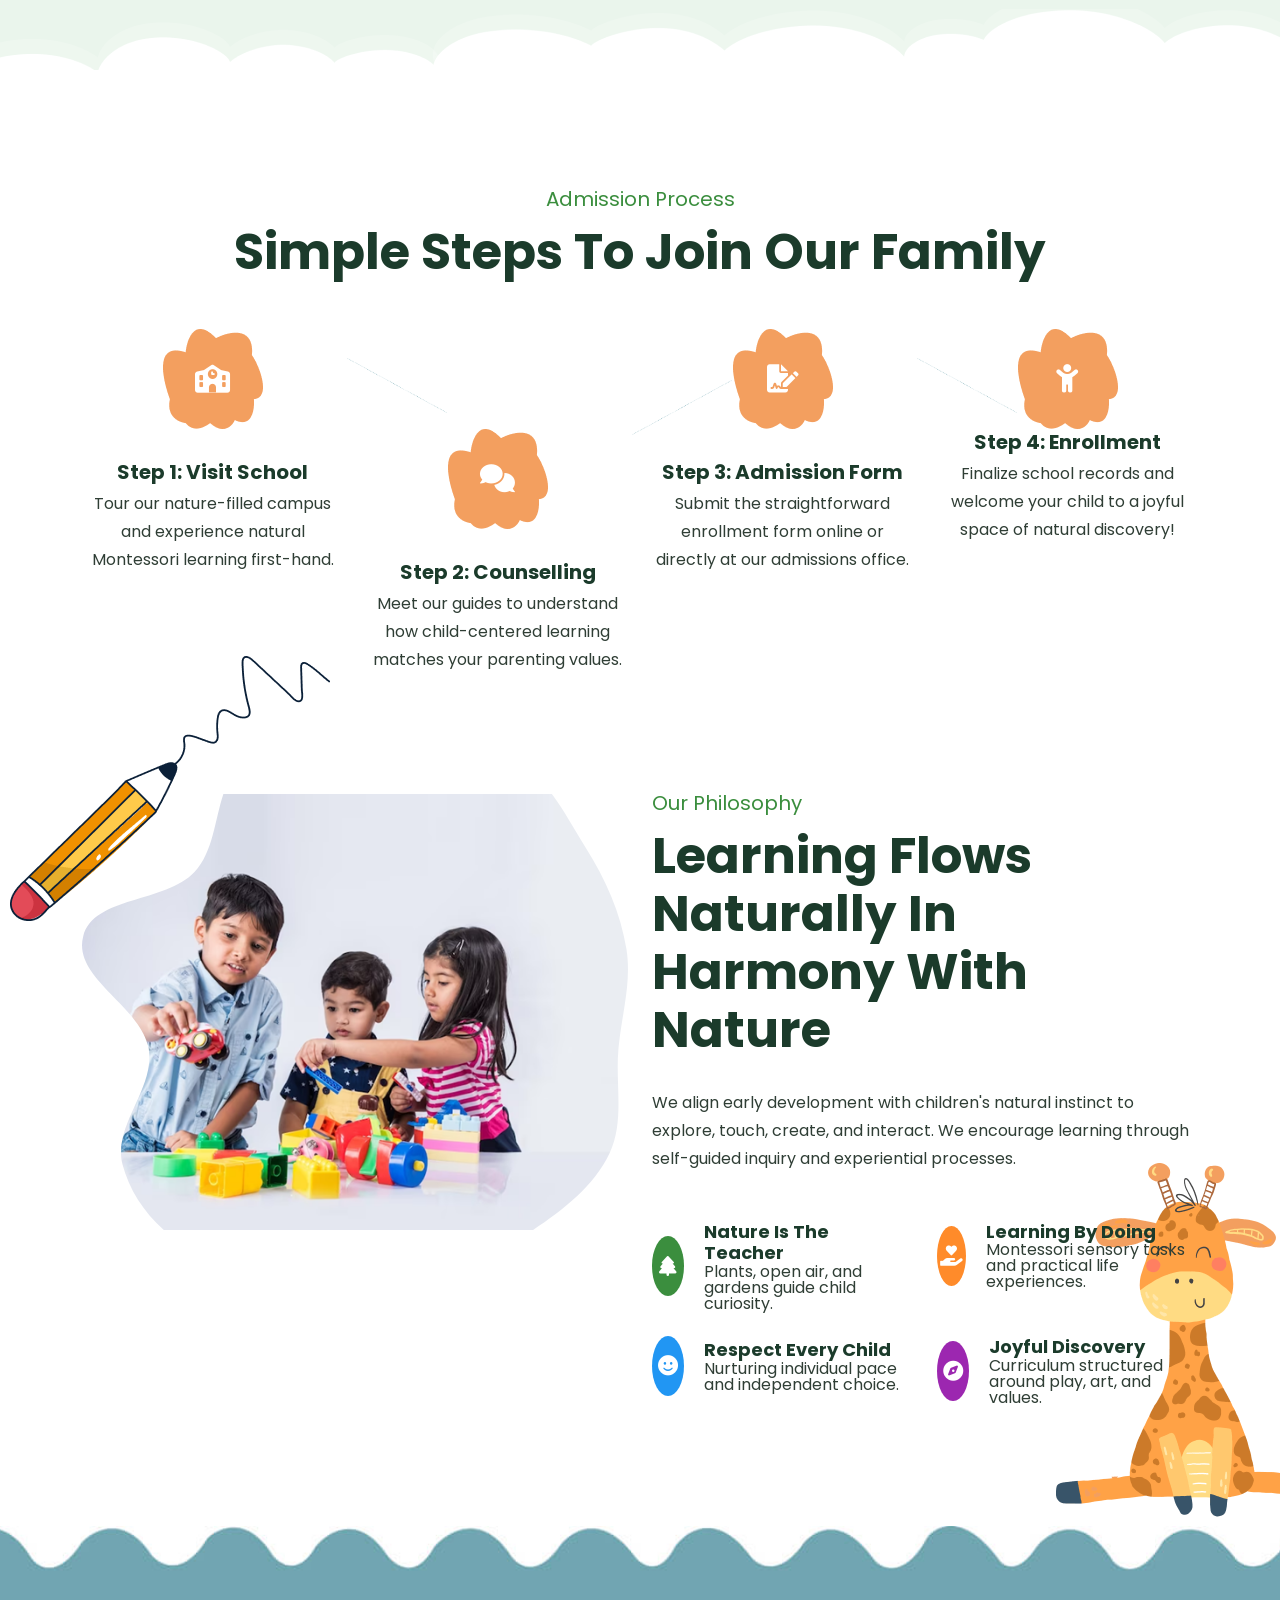
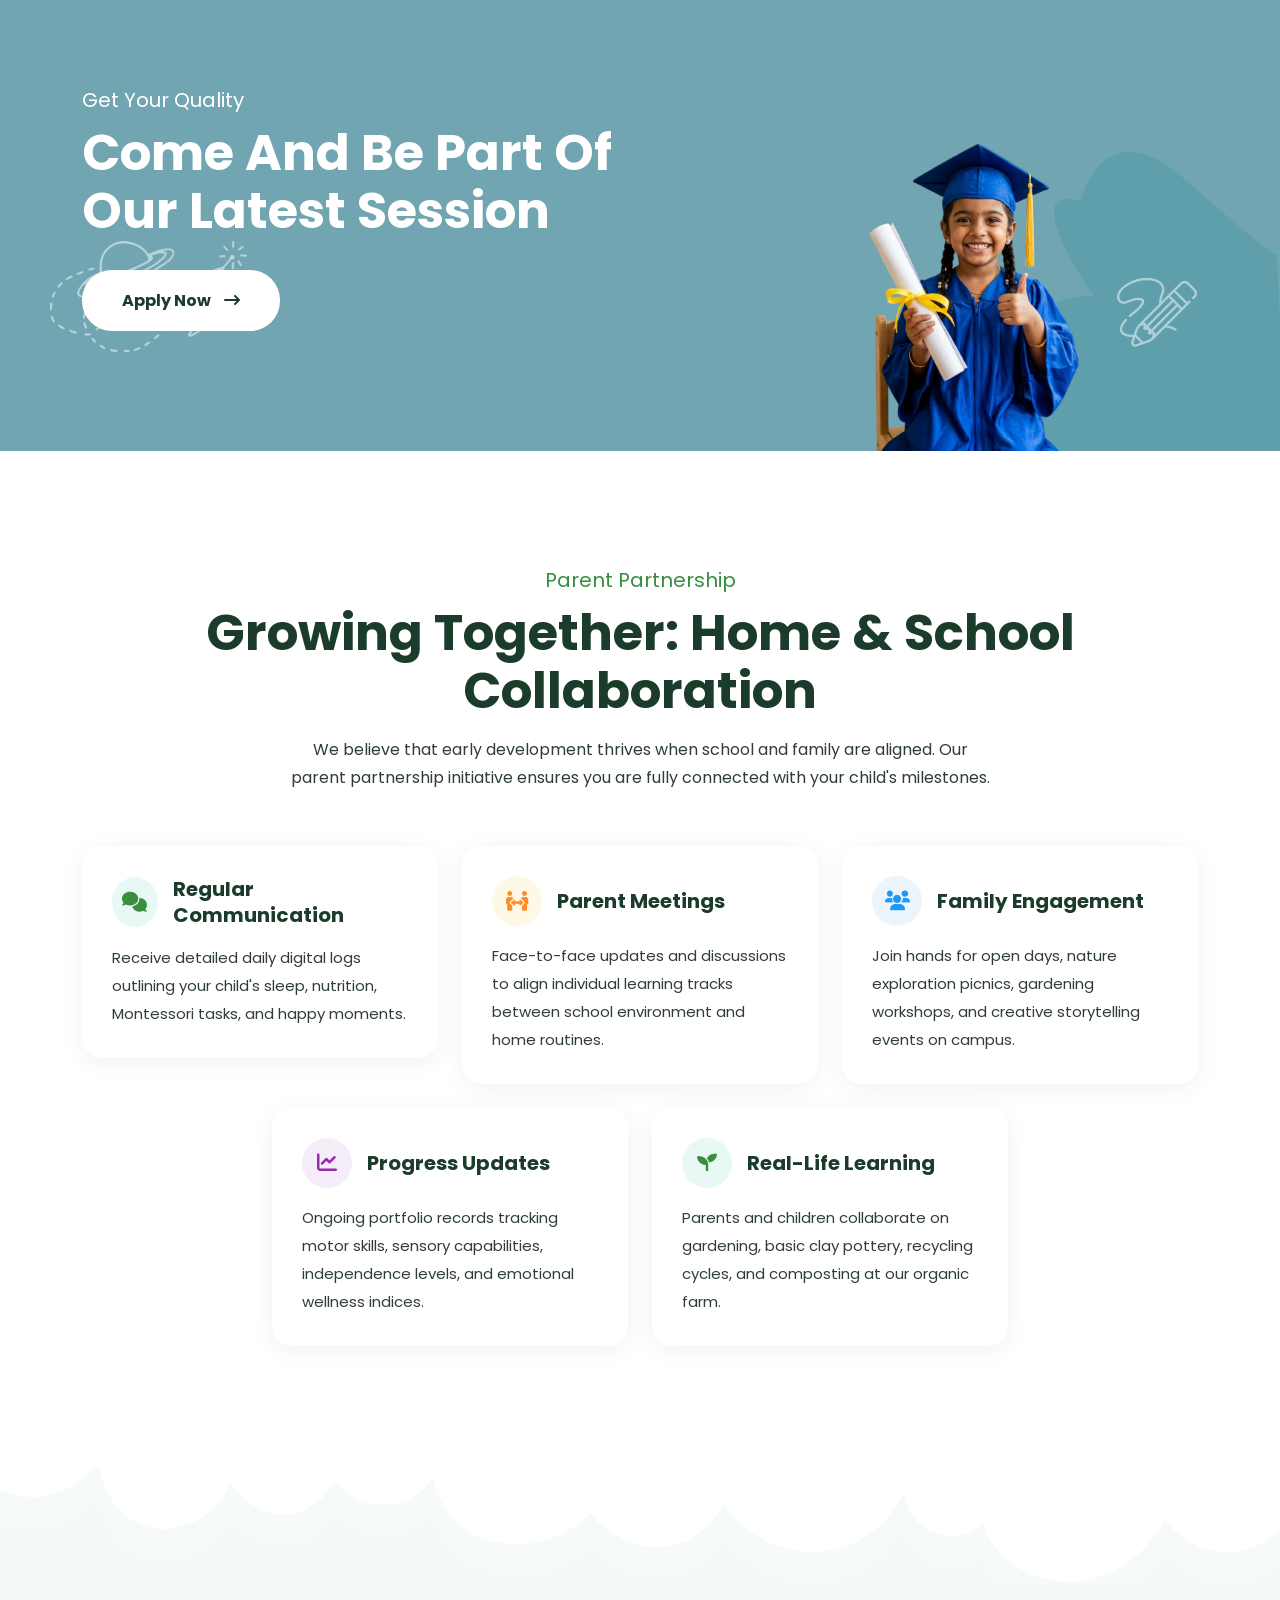
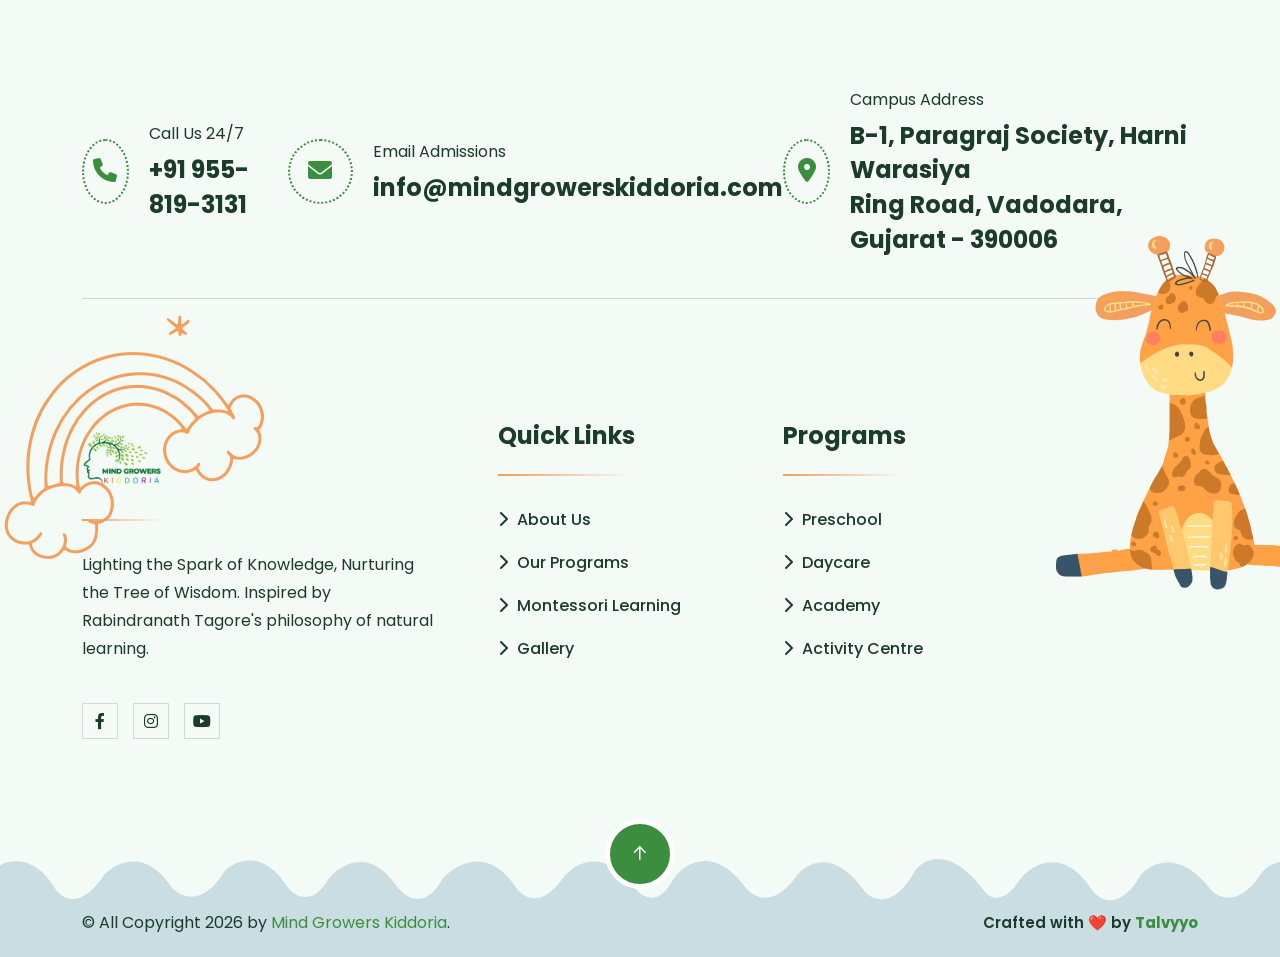
==== commit 6087d62e: "Fix social icons, update operating hours, global email casing, layout issues, slideshow additions, v" ====
--- a/index.html
+++ b/index.html
@@ -169,7 +169,7 @@
                                         <i class="fal fa-clock"></i>
                                     </div>
                                     <div class="offcanvas__contact-text">
-                                        <a target="_blank" href="#">Mon - Fri: 08:30 AM - 04:30 PM</a>
+                                        <a target="_blank" href="#">Mon - Fri: 08:30 AM - 08:30 PM</a>
                                     </div>
                                 </li>
                                 <li class="d-flex align-items-center">
@@ -187,10 +187,9 @@
                                 </a>
                             </div>
                             <div class="social-icon d-flex align-items-center">
-                                <a href="#"><i class="fab fa-facebook-f"></i></a>
-                                <a href="#"><i class="fab fa-twitter"></i></a>
-                                <a href="#"><i class="fab fa-youtube"></i></a>
-                                <a href="#"><i class="fab fa-linkedin-in"></i></a>
+                                <a href="https://www.facebook.com/share/18hreGQQ5e/" target="_blank"><i class="fab fa-facebook-f"></i></a>
+                                <a href="https://www.instagram.com/mindgrowerskiddoria_26?igsh=MW5sZTBxbThkbzNxbQ==" target="_blank"><i class="fab fa-instagram"></i></a>
+                                <a href="https://youtube.com/@mindgrowerskiddoria?si=B4-J8X_j2FUu4_qQ" target="_blank"><i class="fab fa-youtube"></i></a>
                             </div>
                         </div>
                     </div>
@@ -218,10 +217,9 @@
                     </ul>
                     <div class="social-icon d-flex align-items-center">
                         <span>Follow Us On:</span>
-                        <a href="#"><i class="fab fa-facebook-f"></i></a>
-                        <a href="#"><i class="fab fa-twitter"></i></a>
-                        <a href="#"><i class="fa-brands fa-linkedin-in"></i></a>
-                        <a href="#"><i class="fa-brands fa-youtube"></i></a>
+                        <a href="https://www.facebook.com/share/18hreGQQ5e/" target="_blank"><i class="fab fa-facebook-f"></i></a>
+                        <a href="https://www.instagram.com/mindgrowerskiddoria_26?igsh=MW5sZTBxbThkbzNxbQ==" target="_blank"><i class="fab fa-instagram"></i></a>
+                        <a href="https://youtube.com/@mindgrowerskiddoria?si=B4-J8X_j2FUu4_qQ" target="_blank"><i class="fab fa-youtube"></i></a>
                     </div>
                 </div>
             </div>
@@ -350,7 +348,7 @@
                     <!-- Left Column: Large Photo of Tagore -->
                     <div class="col-lg-5">
                         <div class="tagore-photo-box text-center wow fadeInUp" data-wow-delay=".3s">
-                            <img src="assets/img/about/tagore.png" alt="Rabindranath Tagore" style="width: 100%; border-radius: 30px; border: 10px solid #ffffff; box-shadow: 0 20px 40px rgba(0,0,0,0.08);">
+                            <img src="assets/img/Rabindranath_Tagore.jpg.jpeg" alt="Rabindranath Tagore" style="width: 100%; border-radius: 30px; border: 10px solid #ffffff; box-shadow: 0 20px 40px rgba(0,0,0,0.08);">
                         </div>
                     </div>
                     <!-- Right Column: Philosophy & Quote -->
@@ -1031,10 +1029,9 @@
                                         Lighting the Spark of Knowledge, Nurturing the Tree of Wisdom. Inspired by Rabindranath Tagore's philosophy of natural learning.
                                     </p>
                                     <div class="social-icon d-flex align-items-center">
-                                        <a href="#"><i class="fab fa-facebook-f"></i></a>
-                                        <a href="#"><i class="fab fa-twitter"></i></a>
-                                        <a href="#"><i class="fa-brands fa-linkedin-in"></i></a>
-                                        <a href="#"><i class="fa-brands fa-youtube"></i></a>
+                                        <a href="https://www.facebook.com/share/18hreGQQ5e/" target="_blank"><i class="fab fa-facebook-f"></i></a>
+                                        <a href="https://www.instagram.com/mindgrowerskiddoria_26?igsh=MW5sZTBxbThkbzNxbQ==" target="_blank"><i class="fab fa-instagram"></i></a>
+                                        <a href="https://youtube.com/@mindgrowerskiddoria?si=B4-J8X_j2FUu4_qQ" target="_blank"><i class="fab fa-youtube"></i></a>
                                     </div>
                                 </div>
                             </div>
--- a/assets/css/custom.css
+++ b/assets/css/custom.css
@@ -1194,7 +1194,7 @@
 
 /* --- FOOTER LOGO TRANSPARENCY FIX --- */
 .footer-logo-img {
-  filter: brightness(0) invert(1) !important;
+  /* Keep original colored logo for light background footer */
 }
 
 /* --- ADMISSION PROCESS CONNECTOR OVERLAP FIX --- */
@@ -1247,4 +1247,125 @@
 }
 .footer-crafted a:hover {
   color: var(--theme2) !important;
+}
+
+/* --- OFFCANVAS LAYOUT & MOBILE LOGO IMPROVEMENTS --- */
+.offcanvas__wrapper .offcanvas__content .offcanvas__contact ul li {
+  display: flex !important;
+  align-items: flex-start !important;
+}
+
+.offcanvas__wrapper .offcanvas__content .offcanvas__contact ul li .offcanvas__contact-icon {
+  margin-top: 4px;
+}
+
+.offcanvas__wrapper .offcanvas__content .offcanvas__contact ul li a[href^="mailto:"] {
+  text-transform: lowercase !important;
+  word-break: break-all !important;
+}
+
+.offcanvas__logo a img {
+  width: auto !important;
+  height: auto !important;
+  max-width: 170px !important;
+  max-height: 85px !important;
+  object-fit: contain;
+}
+
+@media (max-width: 450px) {
+  .offcanvas__wrapper .offcanvas__content .offcanvas__contact ul li {
+    font-size: 14px !important;
+  }
+}
+
+/* --- GLOBAL EMAIL CASE RESET --- */
+a[href^="mailto:"] {
+  text-transform: lowercase !important;
+}
+
+/* --- GALLERY SWIPER SLIDER STYLING --- */
+.gallery-swiper {
+  padding: 10px 10px 60px 10px !important;
+  overflow: visible !important;
+}
+
+.gallery-swiper .swiper-pagination-bullet-active {
+  background: var(--theme) !important;
+}
+
+.gallery-swiper .swiper-dot {
+  margin-top: 35px !important;
+}
+
+.gallery-swiper .swiper-dot::before,
+.gallery-swiper .swiper-dot::after {
+  display: none !important;
+}
+
+/* --- MOBILE NAVIGATION ROBUSTNESS FALLBACK --- */
+@media (max-width: 1199px) {
+  .main-menu {
+    display: none !important;
+  }
+}
+
+/* --- RESPONSIVE GALLERY HEADINGS & VIDEO PLAYER --- */
+.gallery-section-title h2 {
+  font-size: 38px;
+  font-weight: 800;
+  color: var(--header);
+  font-family: 'Quicksand', sans-serif !important;
+}
+
+.gallery-section-title span {
+  color: var(--theme2);
+  font-weight: 700;
+  text-transform: uppercase;
+  letter-spacing: 1.5px;
+  display: block;
+  margin-bottom: 8px;
+}
+
+.gallery-section-title .title-divider {
+  width: 80px;
+  height: 4px;
+  background: var(--theme);
+  margin: 15px auto 0 auto;
+  border-radius: 2px;
+}
+
+.camp-video-title {
+  color: var(--header);
+  font-size: 28px;
+  font-weight: 700;
+  font-family: 'Quicksand', sans-serif !important;
+  margin-bottom: 20px;
+}
+
+.camp-video-wrapper {
+  position: relative;
+  border-radius: 20px;
+  overflow: hidden;
+  box-shadow: 0 15px 40px rgba(0, 0, 0, 0.1);
+  border: 8px solid #fff;
+  background: #000;
+  line-height: 0;
+}
+
+@media (max-width: 767px) {
+  .gallery-section-title h2 {
+    font-size: 28px !important;
+  }
+  .gallery-section-title span {
+    font-size: 14px !important;
+    letter-spacing: 1px !important;
+  }
+  .camp-video-title {
+    font-size: 22px !important;
+    margin-bottom: 15px !important;
+  }
+  .camp-video-wrapper {
+    border: 4px solid #fff !important;
+    border-radius: 12px !important;
+  }
 }
